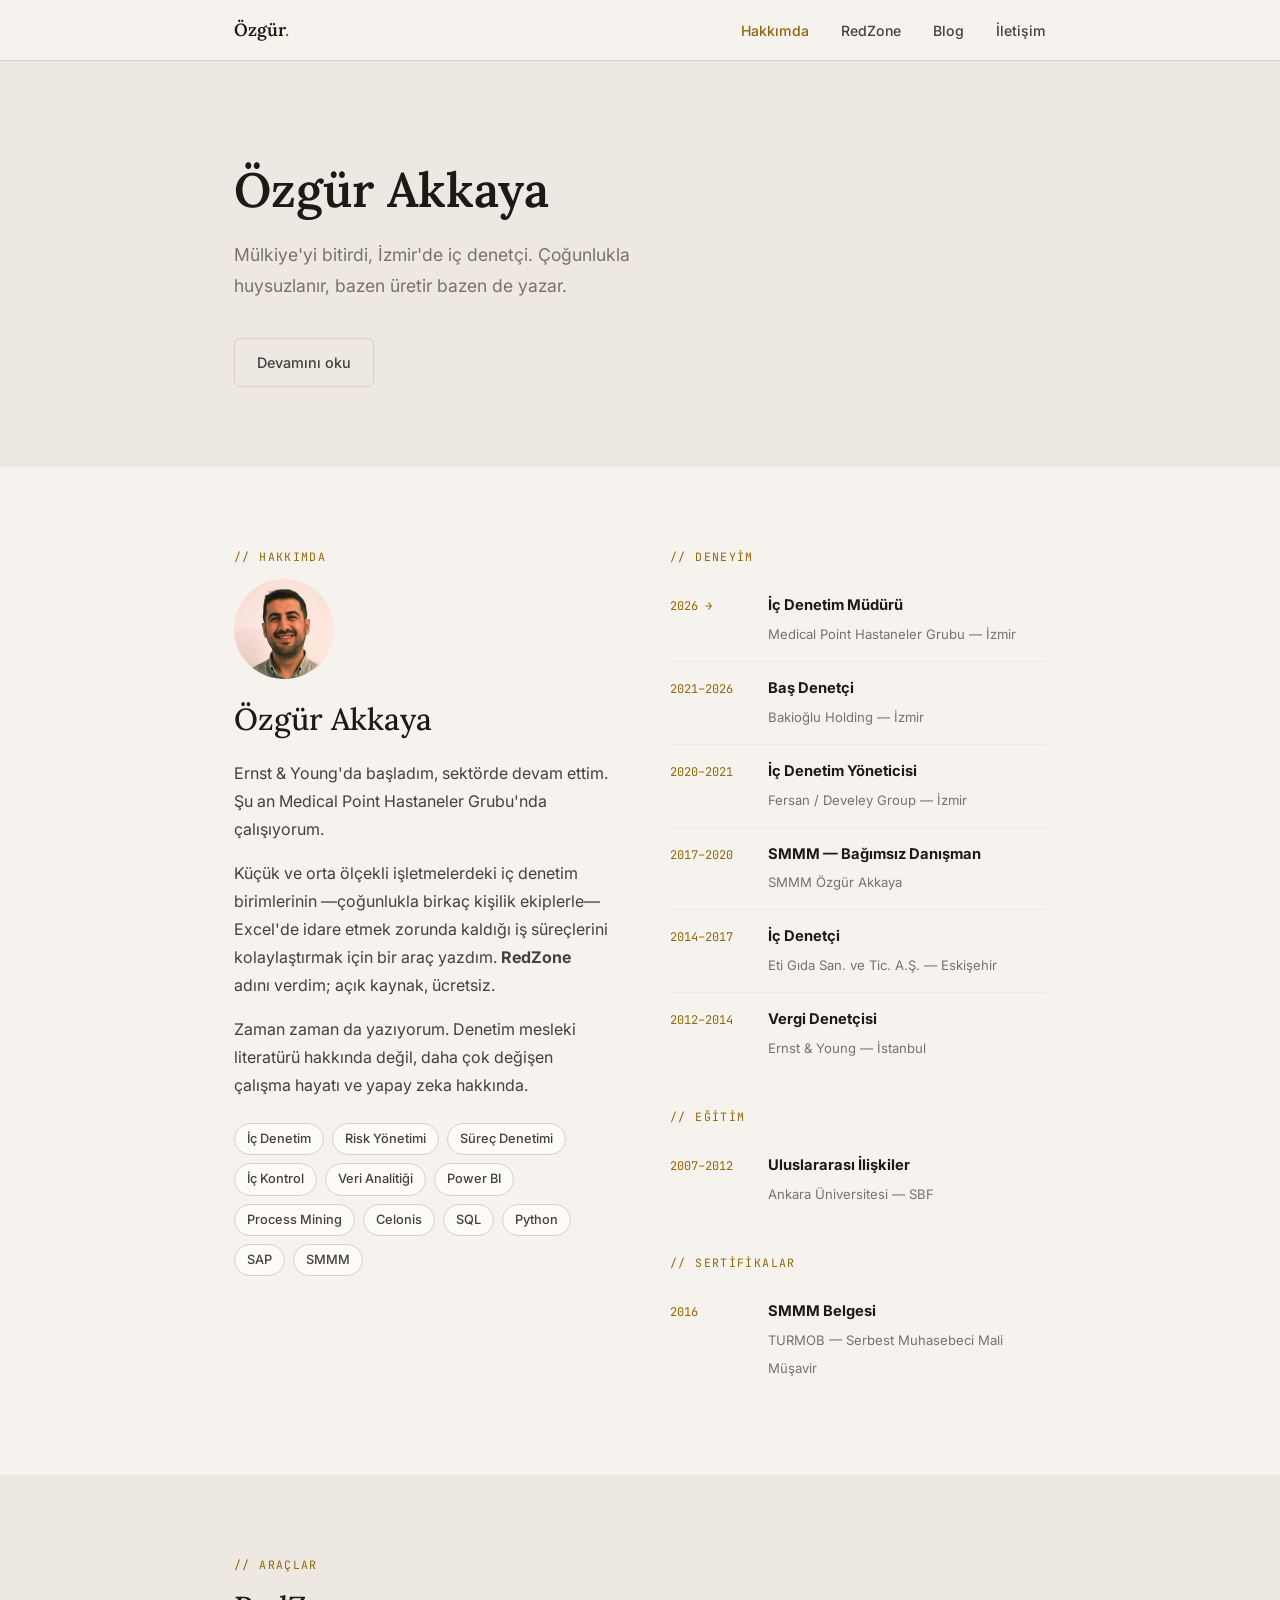
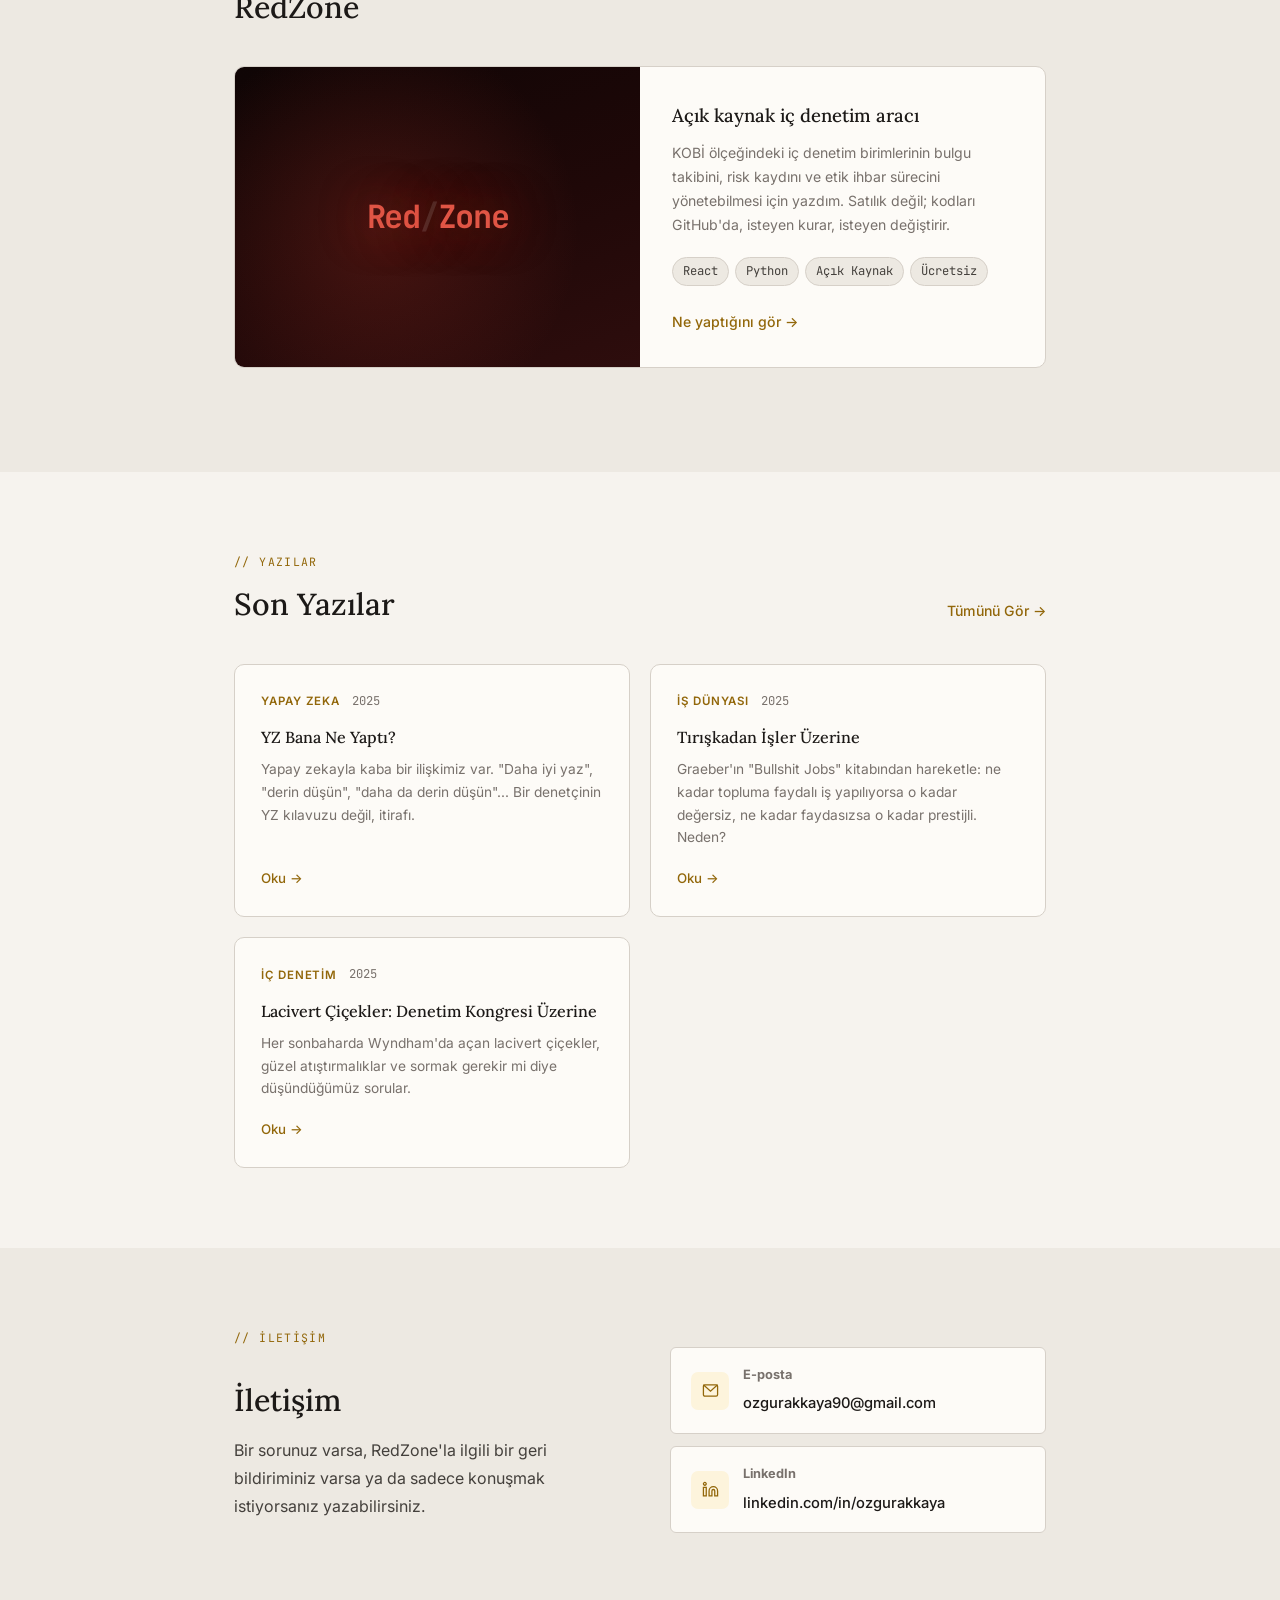
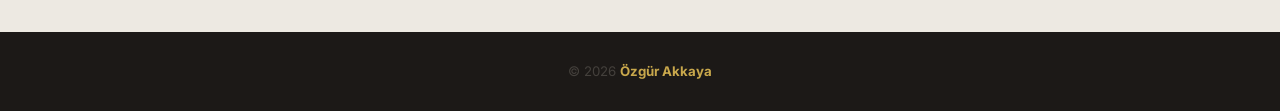
==== index.html @ a3c271a7 "Add files via upload" ====
<!DOCTYPE html>
<html lang="tr">
<head>
  <meta charset="UTF-8" />
  <meta name="viewport" content="width=device-width, initial-scale=1.0" />
  <title>Özgür Akkaya, CPA — İç Denetim & Risk Yönetimi</title>
  <meta name="description" content="Özgür Akkaya, CPA — İç Denetim Müdürü. Risk yönetimi, uyum ve veri analitiği alanında uzman." />
  <link rel="stylesheet" href="css/style.css" />
</head>
<body>

<!-- ===== NAV ===== -->
<nav>
  <div class="nav-inner">
    <a href="index.html" class="nav-logo">Özgür<span>.</span></a>
    <div class="hamburger" id="hamburger" aria-label="Menü">
      <span></span><span></span><span></span>
    </div>
    <ul class="nav-links" id="navLinks">
      <li><a href="#about">Hakkımda</a></li>
      <li><a href="#projects">RedZone</a></li>
      <li><a href="blog.html">Blog</a></li>
      <li><a href="#contact" class="nav-cta">İletişim</a></li>
    </ul>
  </div>
</nav>

<!-- ===== HERO ===== -->
<section class="hero">
  <div class="container">
    <h1>
      Özgür Akkaya
    </h1>

    <p class="hero-sub">
      Mülkiye'yi bitirdi, İzmir'de iç denetçi. Çoğunlukla huysuzlanır, bazen üretir bazen de yazar.
    </p>

    <div class="hero-actions">
      <a href="#about" class="btn btn-outline">
        Devamını oku
      </a>
    </div>
  </div>
</section>

<!-- ===== ABOUT ===== -->
<section id="about">
  <div class="container">
    <div class="about-grid">
      <div class="about-text">
        <p class="section-label">// hakkımda</p>
        <img src="img/avatar.png" alt="Özgür Akkaya" style="width:100px; height:100px; border-radius:50%; object-fit:cover; margin-bottom:20px; display:block;" />
        <h2 style="margin-bottom:20px;">Özgür Akkaya</h2>
        <p>
          Ernst &amp; Young'da başladım, sektörde devam ettim. Şu an
          Medical Point Hastaneler Grubu'nda çalışıyorum.
        </p>
        <p style="margin-top:16px;">
          Küçük ve orta ölçekli işletmelerdeki iç denetim birimlerinin
          —çoğunlukla birkaç kişilik ekiplerle— Excel'de idare etmek zorunda
          kaldığı iş süreçlerini kolaylaştırmak için bir araç yazdım.
          <strong>RedZone</strong> adını verdim; açık kaynak, ücretsiz.
        </p>
        <p style="margin-top:16px;">
          Zaman zaman da yazıyorum. Denetim mesleki literatürü hakkında değil,
          daha çok değişen çalışma hayatı ve yapay zeka hakkında.
        </p>
        <div class="skill-list">
          <span class="skill-tag">İç Denetim</span>
          <span class="skill-tag">Risk Yönetimi</span>
          <span class="skill-tag">Süreç Denetimi</span>
          <span class="skill-tag">İç Kontrol</span>
          <span class="skill-tag">Veri Analitiği</span>
          <span class="skill-tag">Power BI</span>
          <span class="skill-tag">Process Mining</span>
          <span class="skill-tag">Celonis</span>
          <span class="skill-tag">SQL</span>
          <span class="skill-tag">Python</span>
          <span class="skill-tag">SAP</span>
          <span class="skill-tag">SMMM</span>
        </div>
      </div>

      <div class="about-right">
        <p class="section-label">// deneyim</p>
        <div class="timeline">
          <div class="timeline-item">
            <span class="timeline-year">2026 →</span>
            <div class="timeline-content">
              <strong>İç Denetim Müdürü</strong>
              <span>Medical Point Hastaneler Grubu — İzmir</span>
            </div>
          </div>
          <div class="timeline-item">
            <span class="timeline-year">2021–2026</span>
            <div class="timeline-content">
              <strong>Baş Denetçi</strong>
              <span>Bakioğlu Holding — İzmir</span>
            </div>
          </div>
          <div class="timeline-item">
            <span class="timeline-year">2020–2021</span>
            <div class="timeline-content">
              <strong>İç Denetim Yöneticisi</strong>
              <span>Fersan / Develey Group — İzmir</span>
            </div>
          </div>
          <div class="timeline-item">
            <span class="timeline-year">2017–2020</span>
            <div class="timeline-content">
              <strong>SMMM — Bağımsız Danışman</strong>
              <span>SMMM Özgür Akkaya</span>
            </div>
          </div>
          <div class="timeline-item">
            <span class="timeline-year">2014–2017</span>
            <div class="timeline-content">
              <strong>İç Denetçi</strong>
              <span>Eti Gıda San. ve Tic. A.Ş. — Eskişehir</span>
            </div>
          </div>
          <div class="timeline-item">
            <span class="timeline-year">2012–2014</span>
            <div class="timeline-content">
              <strong>Vergi Denetçisi</strong>
              <span>Ernst &amp; Young — İstanbul</span>
            </div>
          </div>
        </div>

        <p class="section-label" style="margin-top:32px;">// eğitim</p>
        <div class="timeline">
          <div class="timeline-item">
            <span class="timeline-year">2007–2012</span>
            <div class="timeline-content">
              <strong>Uluslararası İlişkiler</strong>
              <span>Ankara Üniversitesi — SBF</span>
            </div>
          </div>
        </div>

        <p class="section-label" style="margin-top:32px;">// sertifikalar</p>
        <div class="timeline">
          <div class="timeline-item">
            <span class="timeline-year">2016</span>
            <div class="timeline-content">
              <strong>SMMM Belgesi</strong>
              <span>TURMOB — Serbest Muhasebeci Mali Müşavir</span>
            </div>
          </div>
        </div>
      </div>
    </div>
  </div>
</section>

<!-- ===== PROJECTS ===== -->
<section id="projects">
  <div class="container">
    <div class="section-header">
      <div>
        <p class="section-label">// araçlar</p>
        <h2>RedZone</h2>
      </div>
    </div>

    <div class="project-card featured">
      <div class="project-visual">
        <div class="rz-logo">Red<span>/</span>Zone</div>
      </div>
      <div class="project-info">
        <h3>Açık kaynak iç denetim aracı</h3>
        <p>
          KOBİ ölçeğindeki iç denetim birimlerinin bulgu takibini, risk
          kaydını ve etik ihbar sürecini yönetebilmesi için yazdım.
          Satılık değil; kodları GitHub'da, isteyen kurar, isteyen değiştirir.
        </p>
        <div class="project-tags">
          <span class="tag">React</span>
          <span class="tag">Python</span>
          <span class="tag">Açık Kaynak</span>
          <span class="tag">Ücretsiz</span>
        </div>
        <div class="project-links">
          <a href="redzone.html" class="project-link">Ne yaptığını gör →</a>
        </div>
      </div>
    </div>

  </div>
</section>

<!-- ===== BLOG PREVIEW ===== -->
<section id="blog">
  <div class="container">
    <div class="section-header">
      <div>
        <p class="section-label">// yazılar</p>
        <h2>Son Yazılar</h2>
      </div>
      <a href="blog.html">Tümünü Gör →</a>
    </div>

    <div class="blog-grid">
      <a href="blog.html" class="blog-card">
        <div class="blog-meta">
          <span class="blog-cat">Yapay Zeka</span>
          <span class="blog-date">2025</span>
        </div>
        <h3>YZ Bana Ne Yaptı?</h3>
        <p>Yapay zekayla kaba bir ilişkimiz var. "Daha iyi yaz", "derin düşün", "daha da derin düşün"... Bir denetçinin YZ kılavuzu değil, itirafı.</p>
        <span class="read-more">Oku →</span>
      </a>

      <a href="blog.html" class="blog-card">
        <div class="blog-meta">
          <span class="blog-cat">İş Dünyası</span>
          <span class="blog-date">2025</span>
        </div>
        <h3>Tırışkadan İşler Üzerine</h3>
        <p>Graeber'ın "Bullshit Jobs" kitabından hareketle: ne kadar topluma faydalı iş yapılıyorsa o kadar değersiz, ne kadar faydasızsa o kadar prestijli. Neden?</p>
        <span class="read-more">Oku →</span>
      </a>

      <a href="blog.html" class="blog-card">
        <div class="blog-meta">
          <span class="blog-cat">İç Denetim</span>
          <span class="blog-date">2025</span>
        </div>
        <h3>Lacivert Çiçekler: Denetim Kongresi Üzerine</h3>
        <p>Her sonbaharda Wyndham'da açan lacivert çiçekler, güzel atıştırmalıklar ve sormak gerekir mi diye düşündüğümüz sorular.</p>
        <span class="read-more">Oku →</span>
      </a>
    </div>
  </div>
</section>

<!-- ===== CONTACT ===== -->
<section id="contact">
  <div class="container">
    <div class="contact-wrapper">
      <div class="contact-info">
        <p class="section-label">// iletişim</p>
        <h2 style="margin-bottom:16px;">İletişim</h2>
        <p>
          Bir sorunuz varsa, RedZone'la ilgili bir geri bildiriminiz varsa
          ya da sadece konuşmak istiyorsanız yazabilirsiniz.
        </p>
      </div>

      <div class="contact-links">
        <a href="mailto:ozgurakkaya90@gmail.com" class="contact-item">
          <div class="contact-icon">
            <svg viewBox="0 0 24 24" stroke-width="1.8">
              <rect x="2" y="4" width="20" height="16" rx="2"/>
              <polyline points="2,4 12,13 22,4"/>
            </svg>
          </div>
          <div class="contact-item-text">
            <strong>E-posta</strong>
            <span>ozgurakkaya90@gmail.com</span>
          </div>
        </a>

        <a href="https://www.linkedin.com/in/ozgurakkaya/" target="_blank" rel="noopener" class="contact-item">
          <div class="contact-icon">
            <svg viewBox="0 0 24 24" stroke-width="1.8">
              <path d="M16 8a6 6 0 0 1 6 6v7h-4v-7a2 2 0 0 0-2-2 2 2 0 0 0-2 2v7h-4v-7a6 6 0 0 1 6-6z"/>
              <rect x="2" y="9" width="4" height="12"/>
              <circle cx="4" cy="4" r="2"/>
            </svg>
          </div>
          <div class="contact-item-text">
            <strong>LinkedIn</strong>
            <span>linkedin.com/in/ozgurakkaya</span>
          </div>
        </a>
      </div>
    </div>
  </div>
</section>

<!-- ===== FOOTER ===== -->
<footer>
  <div class="container">
    <p>© 2026 <strong>Özgür Akkaya</strong></p>
  </div>
</footer>

<script src="js/main.js"></script>
</body>
</html>
---- css/style.css ----
/* ============================================
   ÖZGÜR AKKAYA — Personal Website
   Palet: Sıcak krem + koyu mürekkep + amber
   ============================================ */

@import url('https://fonts.googleapis.com/css2?family=Lora:ital,wght@0,400;0,500;0,600;1,400&family=Inter:wght@300;400;500;600&family=JetBrains+Mono:wght@400;500&display=swap');

/* === RESET & BASE === */
*, *::before, *::after { box-sizing: border-box; margin: 0; padding: 0; }

:root {
  /* Ana palet */
  --ink:         #1C1917;        /* koyu mürekkep — ana metin */
  --ink-mid:     #44403C;        /* orta mürekkep — ikincil metin */
  --ink-light:   #78716C;        /* açık mürekkep — yardımcı metin */

  --amber:       #92670A;        /* amber — vurgu */
  --amber-dark:  #6D4C07;        /* koyu amber — hover */
  --amber-light: #FDF4DC;        /* çok açık amber — arka plan vurgu */

  --cream:       #F6F3EE;        /* ana arka plan */
  --cream-dark:  #EDE9E2;        /* bölüm arası */
  --parchment:   #FDFBF7;        /* kart / nav arka planı */

  --border:      #D6D0C8;        /* kenarlıklar */
  --white:       #FFFFFF;

  /* Tipografi */
  --font:        'Inter', system-ui, sans-serif;
  --serif:       'Lora', Georgia, serif;
  --mono:        'JetBrains Mono', monospace;

  --radius:      6px;
  --shadow:      0 2px 16px rgba(28,25,23,0.06);
  --shadow-md:   0 6px 32px rgba(28,25,23,0.10);
  --transition:  0.22s ease;
}

html { scroll-behavior: smooth; font-size: 16px; }

body {
  font-family: var(--font);
  color: var(--ink);
  background: var(--cream);
  line-height: 1.75;
  -webkit-font-smoothing: antialiased;
}

a { color: inherit; text-decoration: none; }
img { max-width: 100%; display: block; }
ul { list-style: none; }

/* === TYPOGRAPHY === */
h1 { font-family: var(--serif); font-size: clamp(2rem, 5vw, 3rem); font-weight: 600; line-height: 1.2; }
h2 { font-family: var(--serif); font-size: clamp(1.35rem, 3vw, 1.9rem); font-weight: 500; line-height: 1.3; }
h3 { font-size: 1.05rem; font-weight: 600; }
p  { color: var(--ink-mid); }

.mono { font-family: var(--mono); font-size: 0.85em; }

/* === LAYOUT === */
.container {
  max-width: 860px;
  margin: 0 auto;
  padding: 0 24px;
}

section { padding: 80px 0; }
section:nth-child(even) { background: var(--cream-dark); }

/* === NAV === */
nav {
  position: sticky;
  top: 0;
  z-index: 100;
  background: rgba(246,243,238,0.94);
  backdrop-filter: blur(12px);
  border-bottom: 1px solid var(--border);
}

.nav-inner {
  display: flex;
  align-items: center;
  justify-content: space-between;
  height: 60px;
  max-width: 860px;
  margin: 0 auto;
  padding: 0 24px;
}

.nav-logo {
  font-family: var(--serif);
  font-weight: 600;
  font-size: 1.1rem;
  color: var(--ink);
}

.nav-logo span { color: var(--amber); }

.nav-links {
  display: flex;
  gap: 32px;
  align-items: center;
}

.nav-links a {
  font-size: 0.88rem;
  font-weight: 500;
  color: var(--ink-mid);
  transition: color var(--transition);
}

.nav-links a:hover,
.nav-links a.active { color: var(--amber); }

/* === HERO === */
.hero {
  padding: 100px 0 80px;
  background: var(--cream);
}

.hero h1 { margin-bottom: 20px; color: var(--ink); }

.hero-sub {
  font-size: 1.1rem;
  color: var(--ink-light);
  max-width: 480px;
  margin-bottom: 36px;
  line-height: 1.8;
}

.hero-actions { display: flex; gap: 14px; flex-wrap: wrap; }

.btn {
  display: inline-flex;
  align-items: center;
  gap: 8px;
  padding: 11px 22px;
  border-radius: var(--radius);
  font-size: 0.9rem;
  font-weight: 500;
  transition: all var(--transition);
  cursor: pointer;
  border: none;
}

.btn-primary {
  background: var(--amber);
  color: var(--parchment);
}
.btn-primary:hover { background: var(--amber-dark); transform: translateY(-1px); }

.btn-outline {
  background: transparent;
  color: var(--ink-mid);
  border: 1.5px solid var(--border);
}
.btn-outline:hover { border-color: var(--amber); color: var(--amber); transform: translateY(-1px); }

/* === ABOUT === */
.about-grid {
  display: grid;
  grid-template-columns: 1fr 1fr;
  gap: 60px;
  align-items: start;
}

.section-label {
  font-family: var(--mono);
  font-size: 0.72rem;
  color: var(--amber);
  letter-spacing: 0.12em;
  text-transform: uppercase;
  margin-bottom: 12px;
}

.about-text p + p { margin-top: 16px; }

.skill-list {
  display: flex;
  flex-wrap: wrap;
  gap: 8px;
  margin-top: 24px;
}

.skill-tag {
  background: var(--parchment);
  border: 1px solid var(--border);
  color: var(--ink-mid);
  font-size: 0.8rem;
  font-weight: 500;
  padding: 4px 12px;
  border-radius: 100px;
  transition: all var(--transition);
}

.skill-tag:hover { border-color: var(--amber); color: var(--amber); }

.timeline { margin-top: 8px; }

.timeline-item {
  display: flex;
  gap: 16px;
  padding: 14px 0;
  border-bottom: 1px solid var(--cream-dark);
}

.timeline-item:last-child { border-bottom: none; }

.timeline-year {
  font-family: var(--mono);
  font-size: 0.75rem;
  color: var(--amber);
  min-width: 82px;
  padding-top: 3px;
}

.timeline-content strong { display: block; font-size: 0.92rem; color: var(--ink); }
.timeline-content span   { font-size: 0.82rem; color: var(--ink-light); }

/* === PROJECTS === */
.section-header {
  display: flex;
  justify-content: space-between;
  align-items: flex-end;
  margin-bottom: 40px;
}

.section-header a {
  font-size: 0.88rem;
  color: var(--amber);
  font-weight: 500;
  display: flex;
  align-items: center;
  gap: 4px;
}

.project-card {
  background: var(--parchment);
  border: 1px solid var(--border);
  border-radius: 10px;
  overflow: hidden;
  transition: all var(--transition);
}

.project-card:hover {
  border-color: var(--amber);
  box-shadow: var(--shadow-md);
  transform: translateY(-2px);
}

/* Featured card */
.project-card.featured {
  display: grid;
  grid-template-columns: 1fr 1fr;
  margin-bottom: 24px;
}

.project-card.featured .project-visual {
  background: linear-gradient(160deg, #0f0505 0%, #1f0808 55%, #2e0d0d 100%);
  min-height: 260px;
  display: flex;
  align-items: center;
  justify-content: center;
  padding: 32px;
  position: relative;
  overflow: hidden;
}

.project-card.featured .project-visual::before {
  content: '';
  position: absolute;
  inset: 0;
  background: radial-gradient(circle at 35% 55%, rgba(192,57,43,0.25), transparent 65%);
}

.rz-logo {
  font-family: var(--mono);
  font-size: 2rem;
  font-weight: 700;
  color: #E05545;
  letter-spacing: -0.04em;
  z-index: 1;
  text-shadow: 0 0 48px rgba(192,57,43,0.5);
}

.rz-logo span { color: rgba(255,255,255,0.12); }

.project-info { padding: 32px; }

.project-info h3 { font-size: 1.15rem; margin-bottom: 10px; font-family: var(--serif); font-weight: 500; }
.project-info p  { font-size: 0.88rem; color: var(--ink-light); margin-bottom: 20px; line-height: 1.7; }

.project-tags {
  display: flex;
  flex-wrap: wrap;
  gap: 6px;
  margin-bottom: 24px;
}

.tag {
  background: var(--cream-dark);
  color: var(--ink-mid);
  font-size: 0.76rem;
  padding: 3px 10px;
  border-radius: 100px;
  font-family: var(--mono);
  border: 1px solid var(--border);
}

.project-links { display: flex; gap: 12px; }

.project-link {
  font-size: 0.88rem;
  font-weight: 500;
  color: var(--amber);
  display: flex;
  align-items: center;
  gap: 6px;
  transition: gap var(--transition);
}

.project-link:hover { gap: 10px; }

/* === BLOG === */
.blog-grid {
  display: grid;
  grid-template-columns: repeat(auto-fill, minmax(260px, 1fr));
  gap: 20px;
}

.blog-card {
  background: var(--parchment);
  border: 1px solid var(--border);
  border-radius: 10px;
  padding: 26px;
  transition: all var(--transition);
  display: flex;
  flex-direction: column;
}

.blog-card:hover {
  border-color: var(--amber);
  transform: translateY(-2px);
  box-shadow: var(--shadow);
}

.blog-meta {
  display: flex;
  align-items: center;
  gap: 12px;
  margin-bottom: 14px;
}

.blog-cat {
  font-size: 0.72rem;
  font-weight: 600;
  color: var(--amber);
  text-transform: uppercase;
  letter-spacing: 0.08em;
}

.blog-date {
  font-size: 0.76rem;
  color: var(--ink-light);
  font-family: var(--mono);
}

.blog-card h3 { margin-bottom: 10px; font-size: 1rem; font-family: var(--serif); font-weight: 500; line-height: 1.4; }
.blog-card p  { font-size: 0.86rem; color: var(--ink-light); flex: 1; margin-bottom: 18px; line-height: 1.65; }

.blog-card .read-more {
  font-size: 0.83rem;
  font-weight: 500;
  color: var(--amber);
  display: flex;
  align-items: center;
  gap: 4px;
}

/* === CONTACT === */
.contact-wrapper {
  display: grid;
  grid-template-columns: 1fr 1fr;
  gap: 60px;
  align-items: center;
}

.contact-info p { margin-bottom: 32px; }

.contact-links { display: flex; flex-direction: column; gap: 12px; }

.contact-item {
  display: flex;
  align-items: center;
  gap: 14px;
  padding: 16px 20px;
  border: 1px solid var(--border);
  border-radius: var(--radius);
  background: var(--parchment);
  transition: all var(--transition);
}

.contact-item:hover {
  border-color: var(--amber);
  background: var(--amber-light);
}

.contact-icon {
  width: 38px; height: 38px;
  background: var(--amber-light);
  border-radius: 7px;
  display: flex;
  align-items: center;
  justify-content: center;
  flex-shrink: 0;
}

.contact-icon svg { width: 17px; height: 17px; stroke: var(--amber); fill: none; }

.contact-item-text strong { display: block; font-size: 0.8rem; color: var(--ink-light); margin-bottom: 2px; }
.contact-item-text span   { font-size: 0.92rem; font-weight: 500; color: var(--ink); }

/* === FOOTER === */
footer {
  background: var(--ink);
  color: var(--ink-light);
  padding: 28px 0;
  text-align: center;
  font-size: 0.83rem;
}

footer strong { color: #C9A84C; }

/* === BLOG PAGE === */
.blog-hero {
  background: var(--cream-dark);
  padding: 60px 0 40px;
  border-bottom: 1px solid var(--border);
}

.blog-list { padding: 60px 0; background: var(--cream); }

.blog-post-item {
  display: grid;
  grid-template-columns: 100px 1fr;
  gap: 24px;
  padding: 28px 0;
  border-bottom: 1px solid var(--border);
  transition: all var(--transition);
}

.blog-post-item:hover h3 { color: var(--amber); }

.blog-post-date {
  font-family: var(--mono);
  font-size: 0.76rem;
  color: var(--ink-light);
  padding-top: 4px;
}

/* === REDZONE PAGE === */
.rz-hero {
  background: linear-gradient(160deg, #0f0505 0%, #1f0808 55%, #2e0d0d 100%);
  padding: 80px 0;
  color: var(--parchment);
}

.rz-hero h1 { font-family: var(--mono); color: var(--parchment); font-weight: 700; letter-spacing: -0.03em; }
.rz-hero h1 span { color: #E05545; }

/* RedZone sayfasına özel kırmızı override'lar */
.rz-page .section-label  { color: #C0392B; }
.rz-page .feature-card:hover { border-color: #C0392B; }
.rz-page .feature-icon   { background: #FDECEA; }
.rz-page .btn-primary    { background: #C0392B; }
.rz-page .btn-primary:hover { background: #96281B; }
.rz-page footer strong   { color: #E05545; }

.feature-grid {
  display: grid;
  grid-template-columns: repeat(auto-fill, minmax(250px, 1fr));
  gap: 18px;
  margin-top: 48px;
}

.feature-card {
  background: var(--parchment);
  border: 1px solid var(--border);
  border-radius: 10px;
  padding: 26px;
  transition: all var(--transition);
}

.feature-card:hover {
  border-color: var(--amber);
  box-shadow: var(--shadow);
}

.feature-icon {
  width: 42px; height: 42px;
  background: var(--amber-light);
  border-radius: 9px;
  display: flex;
  align-items: center;
  justify-content: center;
  margin-bottom: 14px;
  font-size: 1.2rem;
}

.feature-card h3 { margin-bottom: 8px; font-size: 1rem; }
.feature-card p  { font-size: 0.86rem; line-height: 1.65; }

.btn-white {
  background: var(--parchment);
  color: var(--amber);
  padding: 11px 26px;
  border-radius: var(--radius);
  font-weight: 600;
  display: inline-flex;
  align-items: center;
  gap: 8px;
  transition: all var(--transition);
}

.btn-white:hover { transform: translateY(-2px); box-shadow: 0 8px 24px rgba(0,0,0,0.15); }

/* === HAMBURGER (mobile) === */
.hamburger {
  display: none;
  flex-direction: column;
  gap: 5px;
  cursor: pointer;
  padding: 4px;
}

.hamburger span {
  display: block;
  width: 22px; height: 2px;
  background: var(--ink);
  border-radius: 2px;
  transition: all var(--transition);
}

/* === GALERİ === */
.gallery-grid {
  display: grid;
  grid-template-columns: repeat(auto-fill, minmax(320px, 1fr));
  gap: 20px;
}

.gallery-item {
  border-radius: 8px;
  overflow: hidden;
  border: 1px solid var(--border);
  background: var(--parchment);
  cursor: pointer;
  transition: transform var(--transition), box-shadow var(--transition);
}

.gallery-item:hover {
  transform: translateY(-3px);
  box-shadow: 0 8px 24px rgba(0,0,0,0.12);
}

.gallery-item img {
  width: 100%;
  height: 200px;
  object-fit: cover;
  object-position: top;
  display: block;
}

.gallery-item span {
  display: block;
  padding: 10px 14px;
  font-size: 0.82rem;
  color: var(--ink-mid);
  font-family: var(--mono);
  letter-spacing: 0.04em;
}

/* Lightbox */
.lightbox-overlay {
  display: none;
  position: fixed;
  inset: 0;
  background: rgba(0,0,0,0.85);
  z-index: 1000;
  align-items: center;
  justify-content: center;
  cursor: zoom-out;
}

.lightbox-overlay.open { display: flex; }

.lightbox-overlay img {
  max-width: 92vw;
  max-height: 88vh;
  border-radius: 6px;
  box-shadow: 0 20px 60px rgba(0,0,0,0.5);
  cursor: default;
}

/* === RESPONSIVE === */
@media (max-width: 720px) {
  section { padding: 60px 0; }

  .hamburger { display: flex; }

  .nav-links {
    display: none;
    position: absolute;
    top: 60px; left: 0; right: 0;
    background: var(--cream);
    flex-direction: column;
    padding: 20px 24px;
    border-bottom: 1px solid var(--border);
    gap: 20px;
  }

  .nav-links.open { display: flex; }

  .about-grid,
  .contact-wrapper { grid-template-columns: 1fr; gap: 40px; }

  .project-card.featured { grid-template-columns: 1fr; }
  .project-card.featured .project-visual { min-height: 160px; }

  .blog-post-item { grid-template-columns: 1fr; gap: 8px; }
}
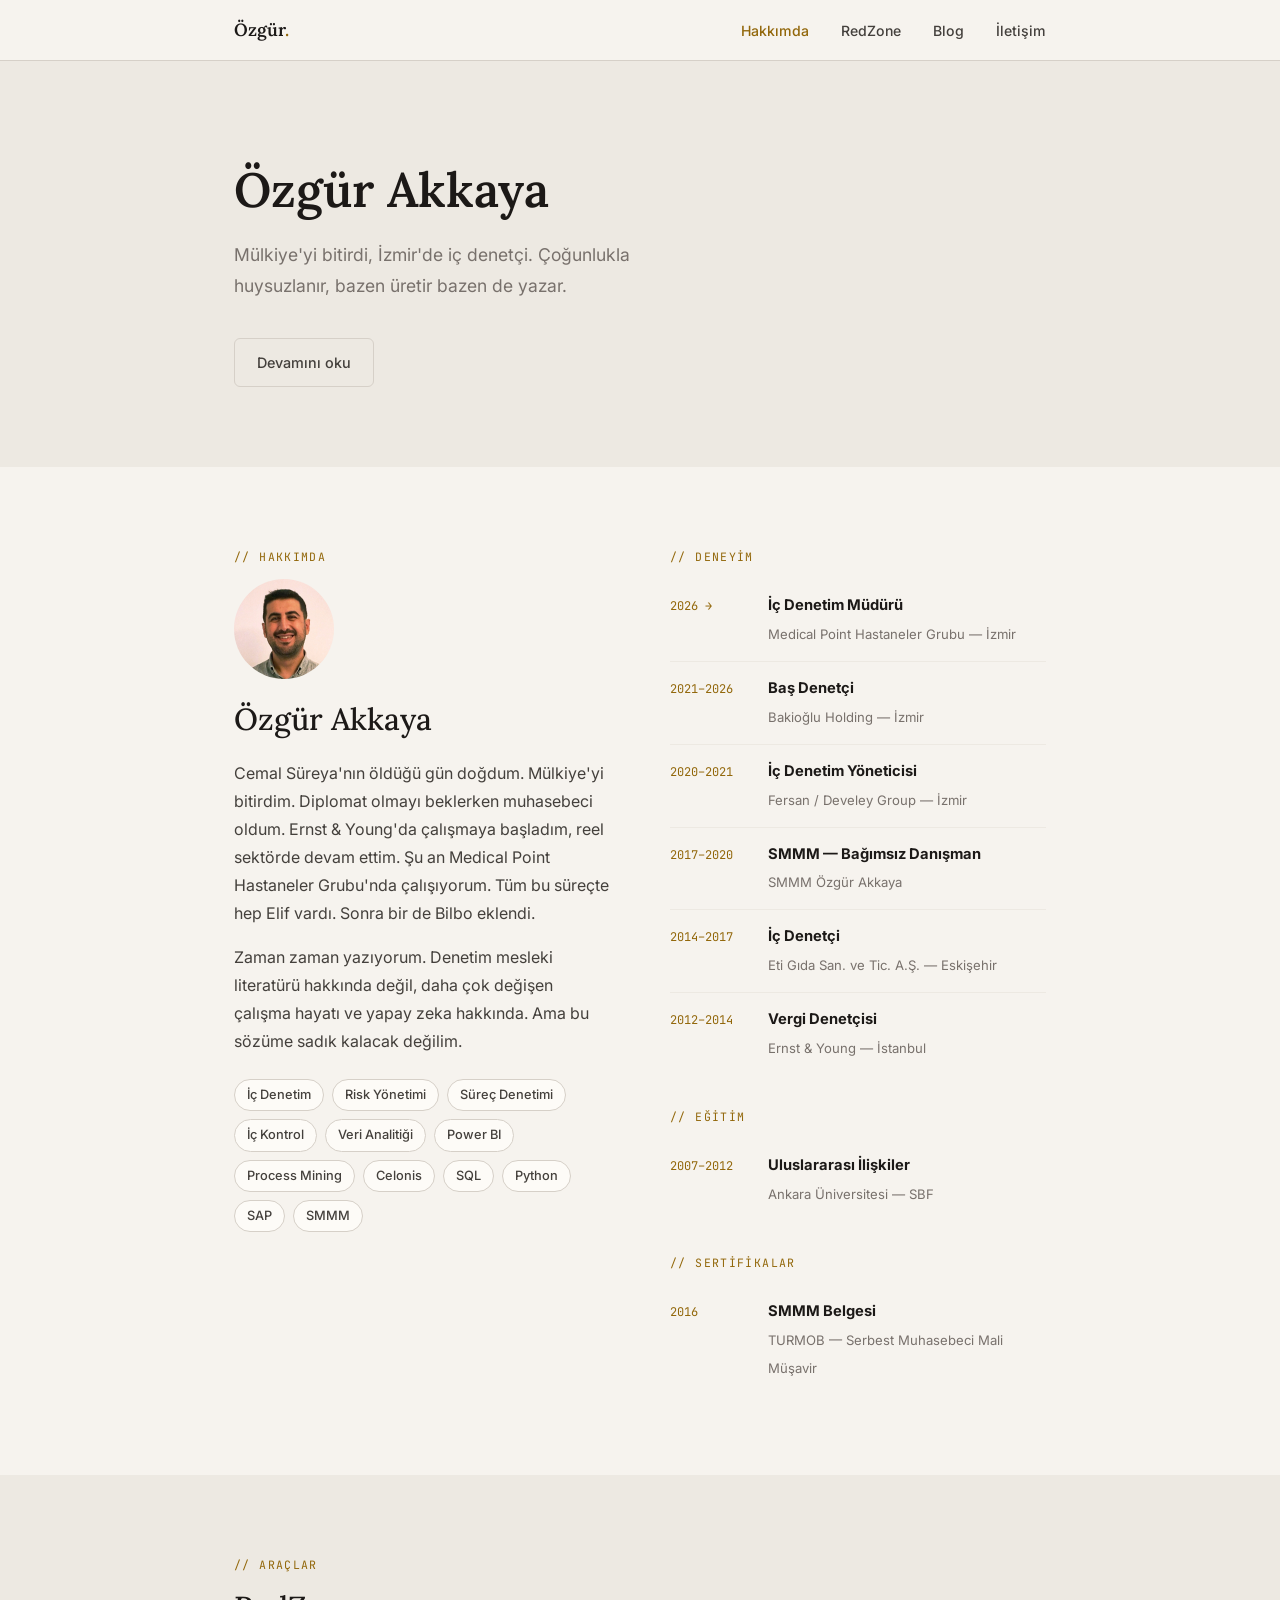
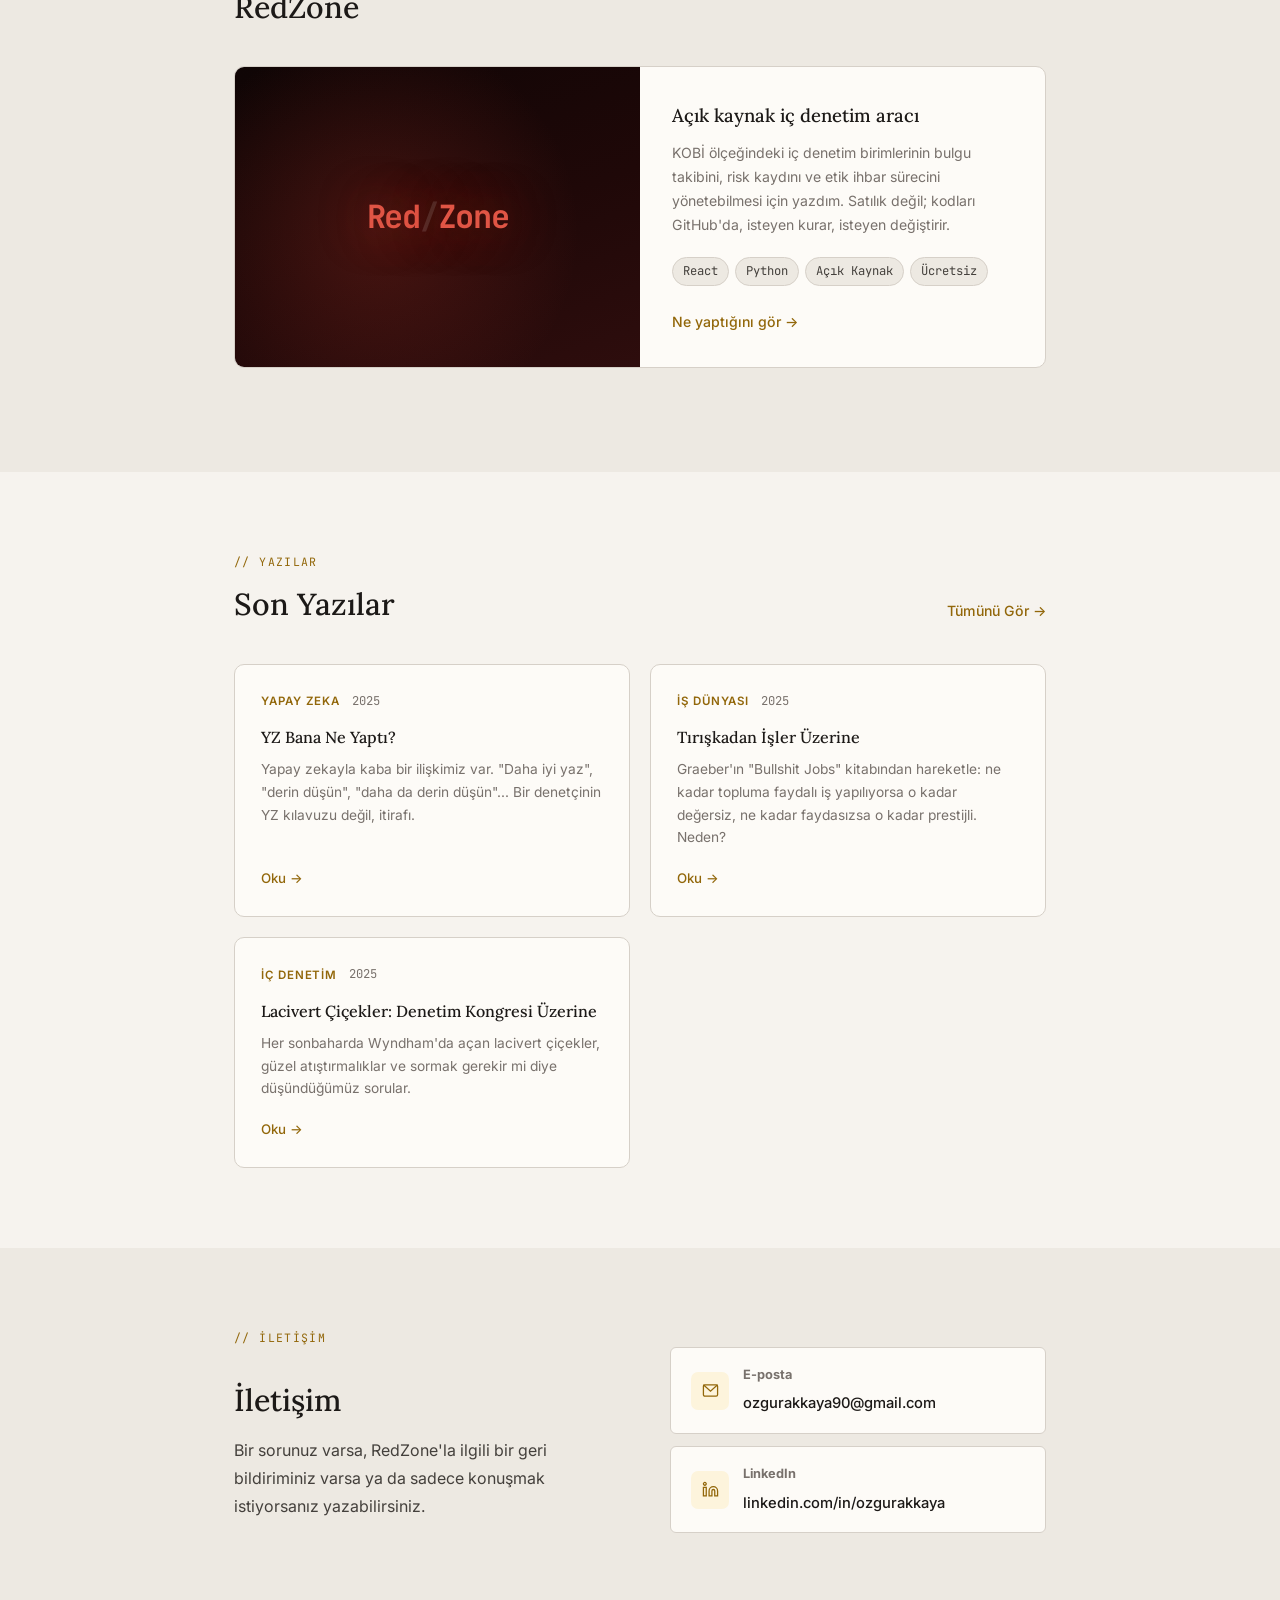
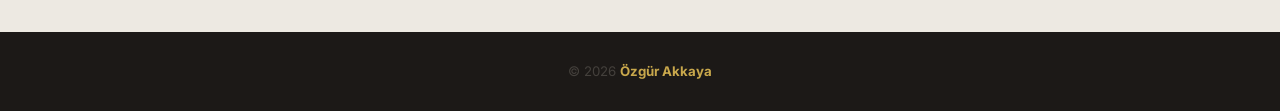
==== commit e4153470: "hakkımda ve redzone yazıları güncellendi" ====
--- a/index.html
+++ b/index.html
@@ -53,18 +53,14 @@
         <img src="img/avatar.png" alt="Özgür Akkaya" style="width:100px; height:100px; border-radius:50%; object-fit:cover; margin-bottom:20px; display:block;" />
         <h2 style="margin-bottom:20px;">Özgür Akkaya</h2>
         <p>
-          Ernst &amp; Young'da başladım, sektörde devam ettim. Şu an
-          Medical Point Hastaneler Grubu'nda çalışıyorum.
+          Cemal Süreya'nın öldüğü gün doğdum. Mülkiye'yi bitirdim. Diplomat olmayı beklerken
+          muhasebeci oldum. Ernst &amp; Young'da çalışmaya başladım, reel sektörde devam ettim.
+          Şu an Medical Point Hastaneler Grubu'nda çalışıyorum. Tüm bu süreçte hep Elif vardı.
+          Sonra bir de Bilbo eklendi.
         </p>
         <p style="margin-top:16px;">
-          Küçük ve orta ölçekli işletmelerdeki iç denetim birimlerinin
-          —çoğunlukla birkaç kişilik ekiplerle— Excel'de idare etmek zorunda
-          kaldığı iş süreçlerini kolaylaştırmak için bir araç yazdım.
-          <strong>RedZone</strong> adını verdim; açık kaynak, ücretsiz.
-        </p>
-        <p style="margin-top:16px;">
-          Zaman zaman da yazıyorum. Denetim mesleki literatürü hakkında değil,
-          daha çok değişen çalışma hayatı ve yapay zeka hakkında.
+          Zaman zaman yazıyorum. Denetim mesleki literatürü hakkında değil, daha çok değişen
+          çalışma hayatı ve yapay zeka hakkında. Ama bu sözüme sadık kalacak değilim.
         </p>
         <div class="skill-list">
           <span class="skill-tag">İç Denetim</span>
--- a/css/style.css
+++ b/css/style.css
@@ -458,6 +458,57 @@
   color: var(--ink-light);
   padding-top: 4px;
 }
+
+/* === BLOG ARTICLE PAGE === */
+.article-hero {
+  background: var(--cream-dark);
+  padding: 64px 0 48px;
+  border-bottom: 1px solid var(--border);
+}
+
+.article-hero .article-back {
+  display: inline-flex;
+  align-items: center;
+  gap: 6px;
+  font-size: 0.82rem;
+  color: var(--ink-light);
+  margin-bottom: 28px;
+  transition: color var(--transition);
+}
+
+.article-hero .article-back:hover { color: var(--amber); }
+
+.article-hero h1 {
+  font-family: var(--serif);
+  font-size: clamp(1.6rem, 4vw, 2.4rem);
+  line-height: 1.25;
+  max-width: 680px;
+  margin-bottom: 16px;
+}
+
+.article-meta {
+  display: flex;
+  align-items: center;
+  gap: 12px;
+  font-size: 0.82rem;
+  color: var(--ink-light);
+}
+
+.article-content {
+  max-width: 680px;
+  margin: 0 auto;
+  padding: 60px 24px 100px;
+}
+
+.article-content p {
+  font-family: var(--serif);
+  font-size: 1.05rem;
+  line-height: 1.85;
+  color: var(--ink-mid);
+  margin-bottom: 1.6em;
+}
+
+.article-content p:first-child { color: var(--ink); }
 
 /* === REDZONE PAGE === */
 .rz-hero {
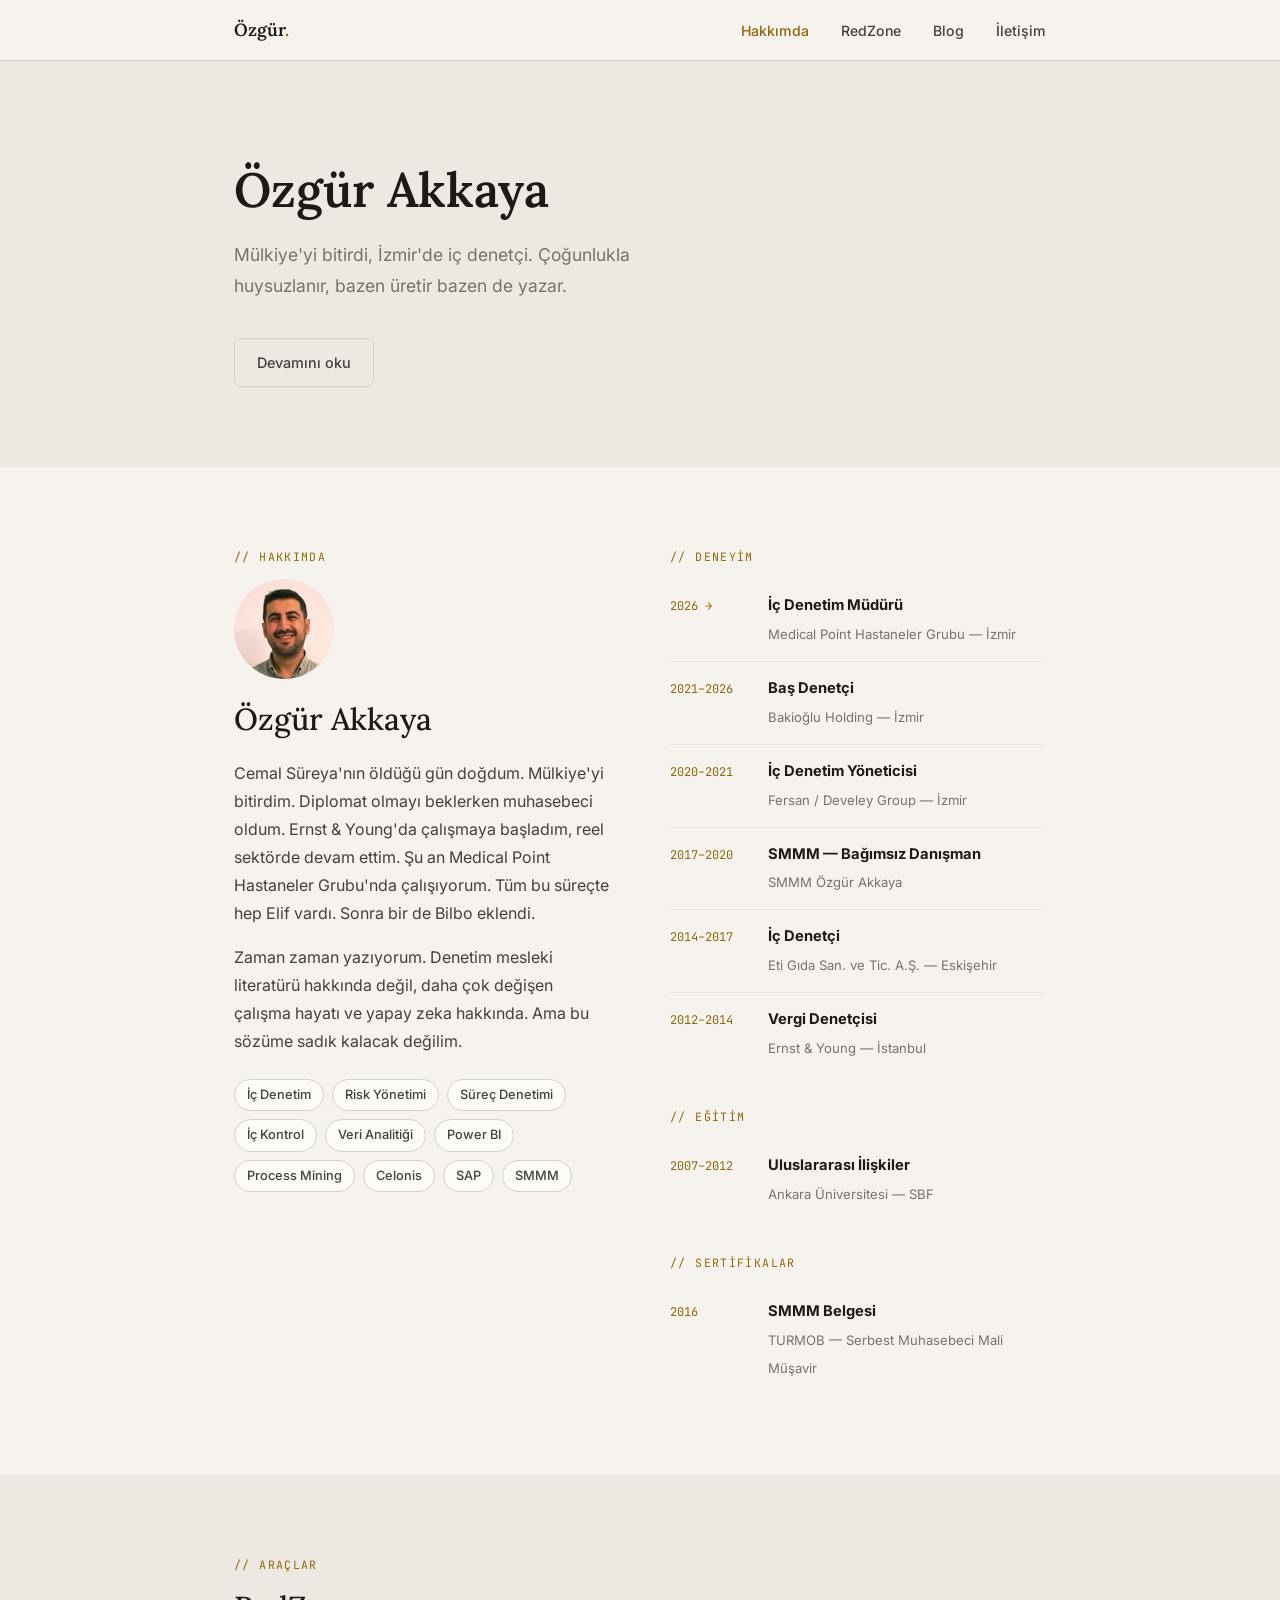
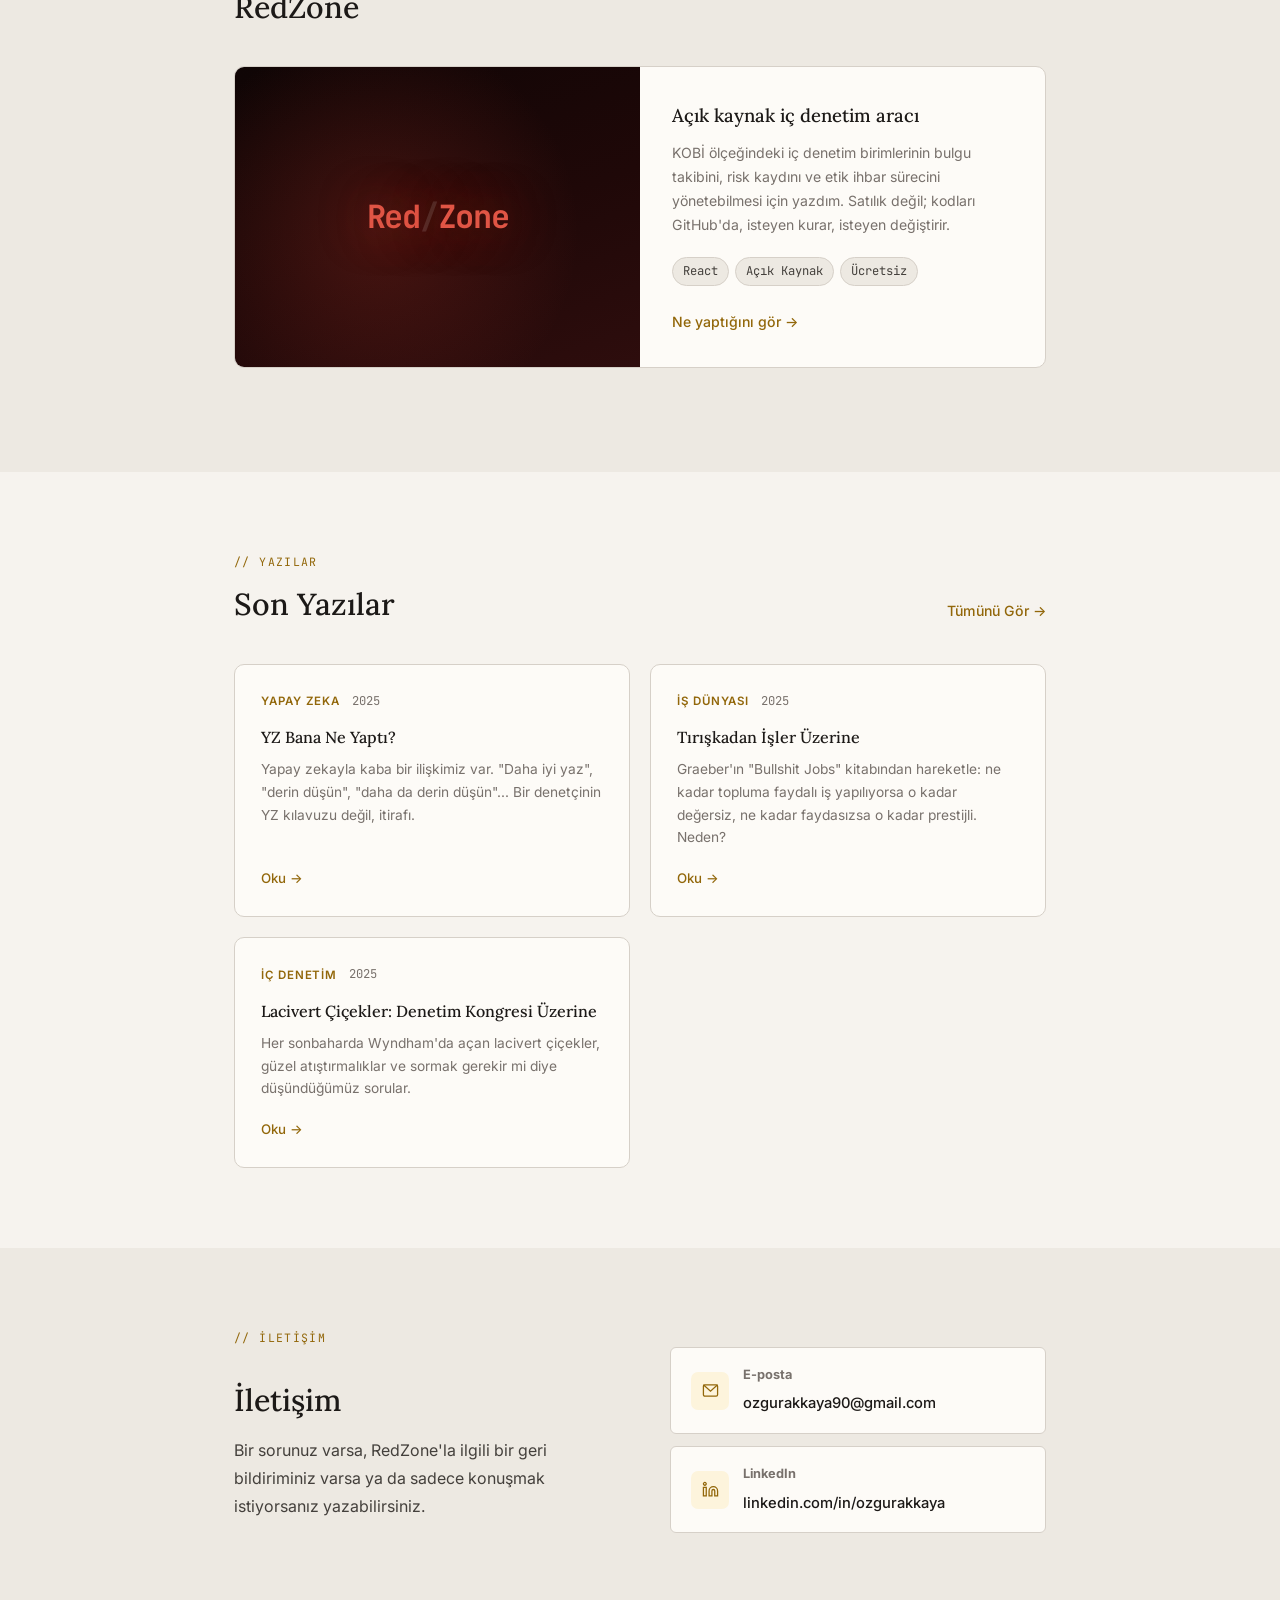
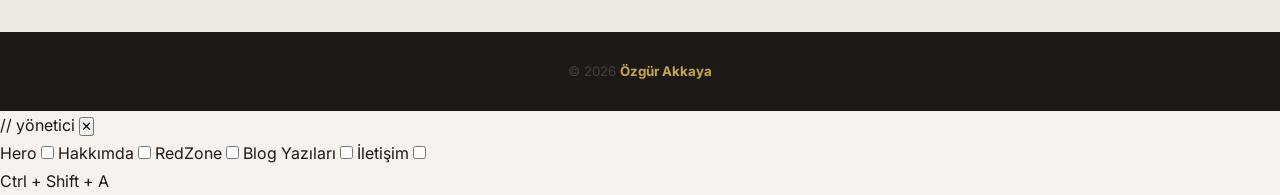
==== commit 00ff7c51: "ui: Python/SQL etiketleri kaldırıldı, yeni ekran görüntüleri eklendi - index.html: Python ve SQL ski" ====
--- a/index.html
+++ b/index.html
@@ -71,8 +71,6 @@
           <span class="skill-tag">Power BI</span>
           <span class="skill-tag">Process Mining</span>
           <span class="skill-tag">Celonis</span>
-          <span class="skill-tag">SQL</span>
-          <span class="skill-tag">Python</span>
           <span class="skill-tag">SAP</span>
           <span class="skill-tag">SMMM</span>
         </div>
@@ -174,7 +172,6 @@
         </p>
         <div class="project-tags">
           <span class="tag">React</span>
-          <span class="tag">Python</span>
           <span class="tag">Açık Kaynak</span>
           <span class="tag">Ücretsiz</span>
         </div>
@@ -284,6 +281,42 @@
   </div>
 </footer>
 
+<!-- ===== ADMIN PANEL ===== -->
+<div class="admin-panel" id="adminPanel">
+  <div class="admin-header">
+    <span class="admin-title">// yönetici</span>
+    <button class="admin-close" id="adminClose">✕</button>
+  </div>
+  <div class="admin-modules">
+    <label class="admin-module">
+      <span>Hero</span>
+      <input type="checkbox" data-module="hero">
+      <span class="toggle-track"><span class="toggle-thumb"></span></span>
+    </label>
+    <label class="admin-module">
+      <span>Hakkımda</span>
+      <input type="checkbox" data-module="about">
+      <span class="toggle-track"><span class="toggle-thumb"></span></span>
+    </label>
+    <label class="admin-module">
+      <span>RedZone</span>
+      <input type="checkbox" data-module="projects">
+      <span class="toggle-track"><span class="toggle-thumb"></span></span>
+    </label>
+    <label class="admin-module">
+      <span>Blog Yazıları</span>
+      <input type="checkbox" data-module="blog">
+      <span class="toggle-track"><span class="toggle-thumb"></span></span>
+    </label>
+    <label class="admin-module">
+      <span>İletişim</span>
+      <input type="checkbox" data-module="contact">
+      <span class="toggle-track"><span class="toggle-thumb"></span></span>
+    </label>
+  </div>
+  <div class="admin-hint">Ctrl + Shift + A</div>
+</div>
+
 <script src="js/main.js"></script>
 </body>
 </html>
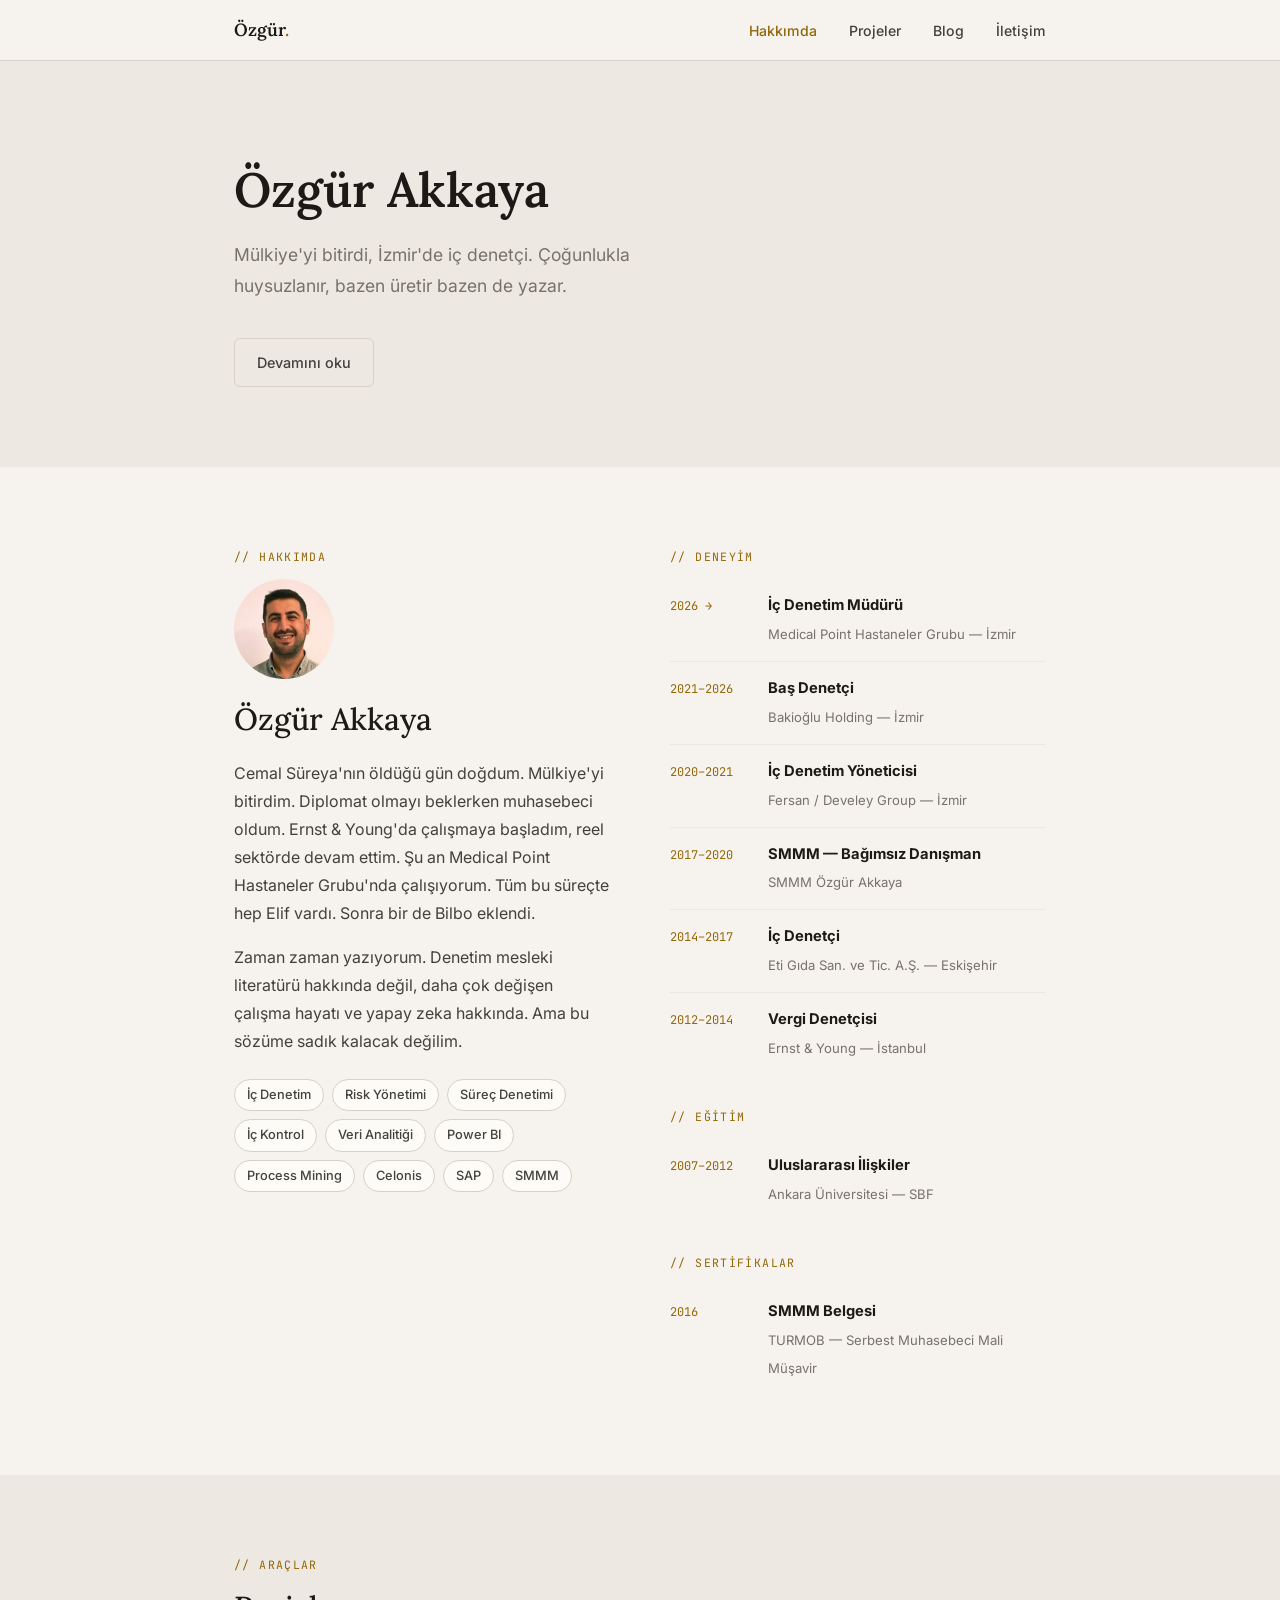
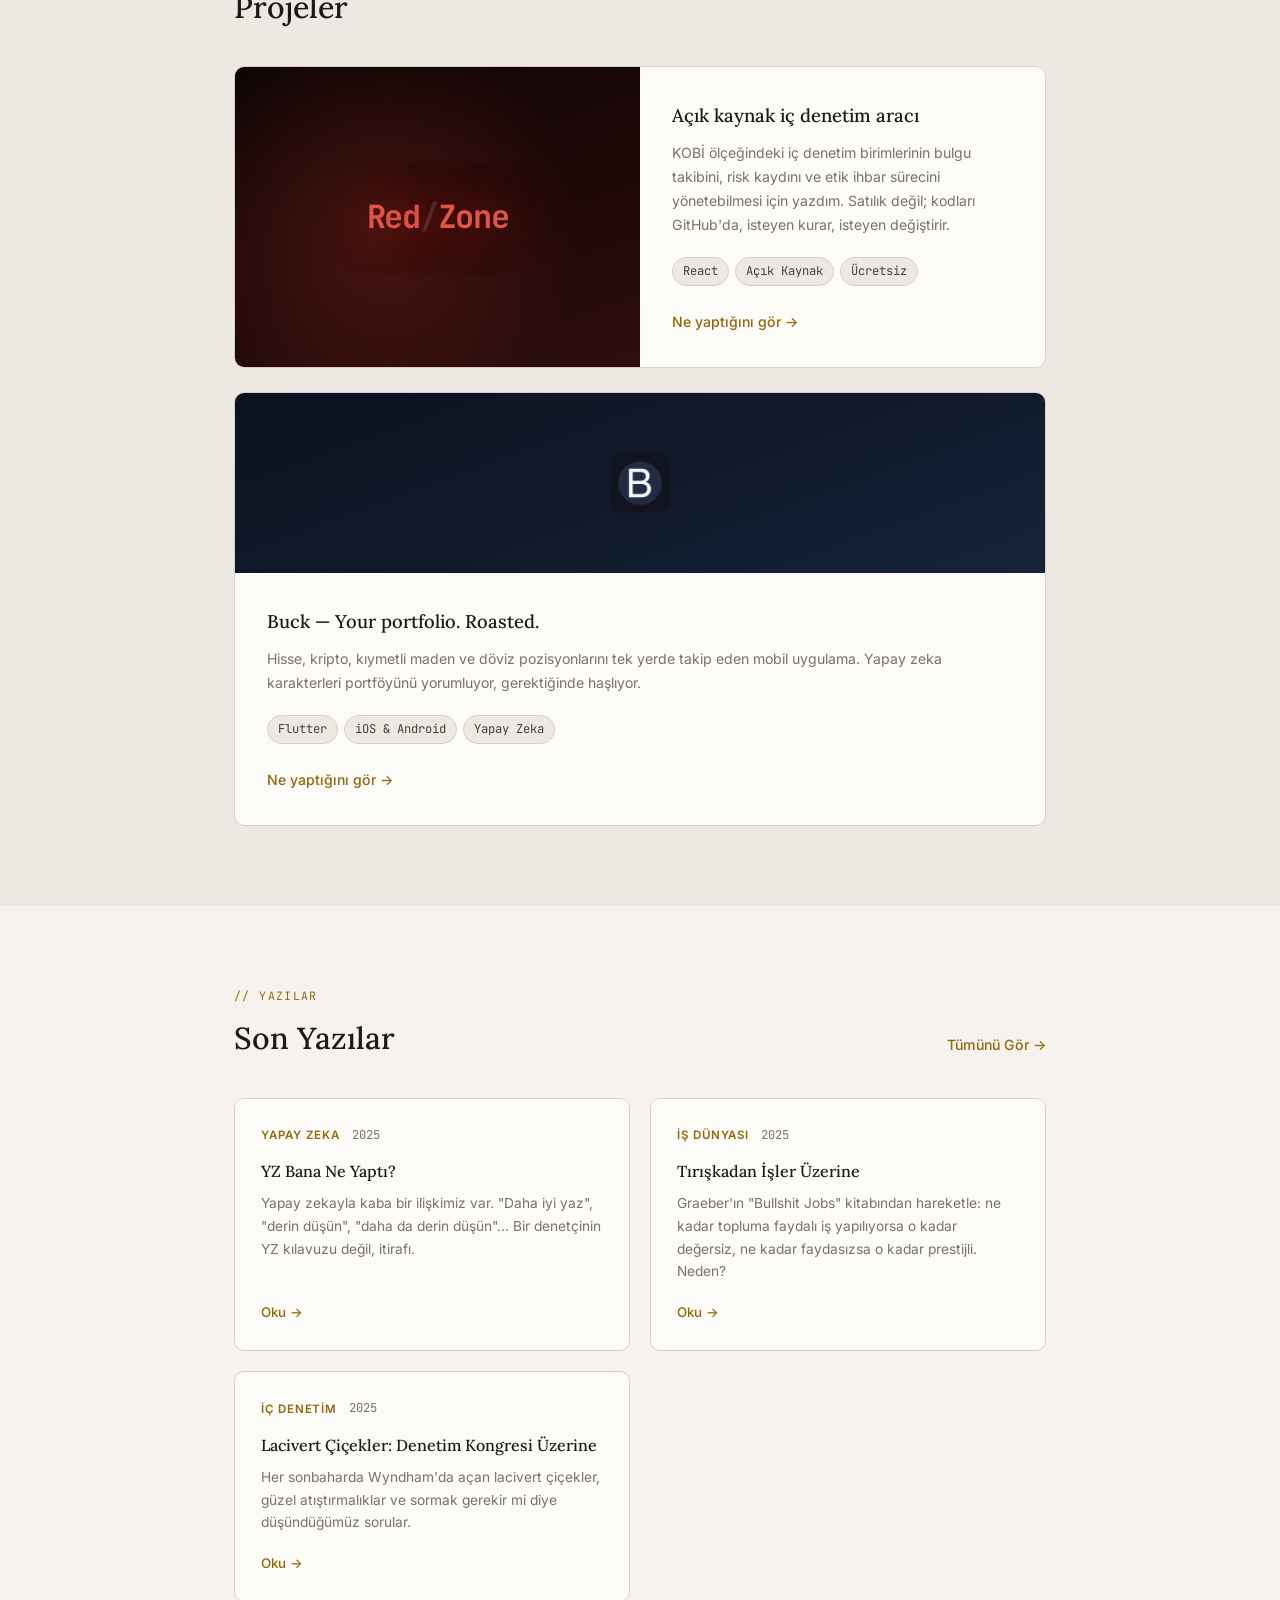
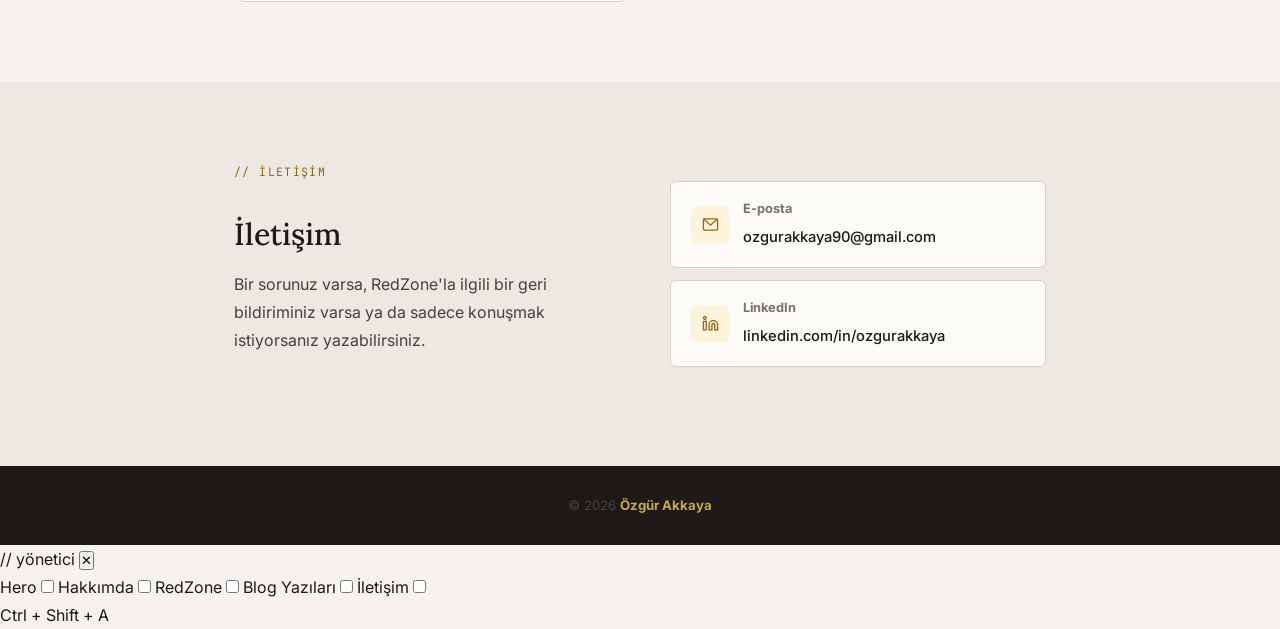
==== commit c0e5a117: "Buck uygulama sayfası ve gizlilik politikası eklendi Portföy takibi, AI karakterleri ve Buck Pro öze" ====
--- a/index.html
+++ b/index.html
@@ -18,7 +18,7 @@
     </div>
     <ul class="nav-links" id="navLinks">
       <li><a href="#about">Hakkımda</a></li>
-      <li><a href="#projects">RedZone</a></li>
+      <li><a href="#projects">Projeler</a></li>
       <li><a href="blog.html">Blog</a></li>
       <li><a href="#contact" class="nav-cta">İletişim</a></li>
     </ul>
@@ -155,7 +155,7 @@
     <div class="section-header">
       <div>
         <p class="section-label">// araçlar</p>
-        <h2>RedZone</h2>
+        <h2>Projeler</h2>
       </div>
     </div>
 
@@ -177,6 +177,28 @@
         </div>
         <div class="project-links">
           <a href="redzone.html" class="project-link">Ne yaptığını gör →</a>
+        </div>
+      </div>
+    </div>
+
+    <div class="project-card" style="margin-top:24px;">
+      <div class="buck-card-visual">
+        <img src="img/buck/icon.png" alt="Buck logosu" />
+      </div>
+      <div class="project-info">
+        <h3>Buck — Your portfolio. Roasted.</h3>
+        <p>
+          Hisse, kripto, kıymetli maden ve döviz pozisyonlarını tek yerde
+          takip eden mobil uygulama. Yapay zeka karakterleri portföyünü
+          yorumluyor, gerektiğinde haşlıyor.
+        </p>
+        <div class="project-tags">
+          <span class="tag">Flutter</span>
+          <span class="tag">iOS &amp; Android</span>
+          <span class="tag">Yapay Zeka</span>
+        </div>
+        <div class="project-links">
+          <a href="buck.html" class="project-link">Ne yaptığını gör →</a>
         </div>
       </div>
     </div>
--- a/css/style.css
+++ b/css/style.css
@@ -575,6 +575,86 @@
 }
 
 .btn-white:hover { transform: translateY(-2px); box-shadow: 0 8px 24px rgba(0,0,0,0.15); }
+
+/* === BUCK PAGE === */
+.buck-hero {
+  background: linear-gradient(160deg, #0b1220 0%, #111a2c 55%, #16233b 100%);
+  padding: 80px 0;
+  color: var(--parchment);
+}
+
+.buck-hero h1 {
+  font-family: var(--mono);
+  color: var(--parchment);
+  font-weight: 700;
+  letter-spacing: -0.03em;
+  display: flex;
+  align-items: center;
+  gap: 14px;
+}
+
+.buck-hero h1 img { width: 48px; height: 48px; border-radius: 12px; }
+.buck-hero h1 span { color: #34D399; }
+
+.buck-page .section-label     { color: #1E8A5F; }
+.buck-page .feature-card:hover { border-color: #1E8A5F; }
+.buck-page .feature-icon      { background: #E4F5EC; }
+.buck-page .btn-primary       { background: #1E8A5F; }
+.buck-page .btn-primary:hover { background: #16673F; }
+.buck-page footer strong      { color: #34D399; }
+
+.persona-grid {
+  display: grid;
+  grid-template-columns: repeat(auto-fill, minmax(180px, 1fr));
+  gap: 16px;
+  margin-top: 40px;
+}
+
+.persona-card {
+  background: var(--parchment);
+  border: 1px solid var(--border);
+  border-radius: 10px;
+  padding: 22px;
+  text-align: center;
+  transition: all var(--transition);
+}
+
+.persona-card:hover { border-color: #1E8A5F; box-shadow: var(--shadow); transform: translateY(-2px); }
+.persona-card .persona-emoji { font-size: 2rem; margin-bottom: 10px; }
+.persona-card h3 { font-size: 0.95rem; margin-bottom: 4px; }
+.persona-card .persona-badge {
+  font-family: var(--mono);
+  font-size: 0.66rem;
+  color: #1E8A5F;
+  margin-bottom: 8px;
+  display: block;
+}
+.persona-card p { font-size: 0.8rem; line-height: 1.5; }
+
+.badge-row { display: flex; gap: 12px; flex-wrap: wrap; align-items: center; }
+
+.store-badge {
+  display: inline-flex;
+  align-items: center;
+  gap: 8px;
+  padding: 10px 18px;
+  border-radius: var(--radius);
+  border: 1.5px solid rgba(255,255,255,0.18);
+  color: rgba(255,255,255,0.55);
+  font-size: 0.85rem;
+  font-family: var(--mono);
+}
+
+.buck-card-visual {
+  background: linear-gradient(160deg, #0b1220 0%, #111a2c 55%, #16233b 100%);
+  min-height: 180px;
+  display: flex;
+  align-items: center;
+  justify-content: center;
+  padding: 24px;
+}
+
+.buck-card-visual img { width: 60px; height: 60px; border-radius: 14px; }
 
 /* === HAMBURGER (mobile) === */
 .hamburger {
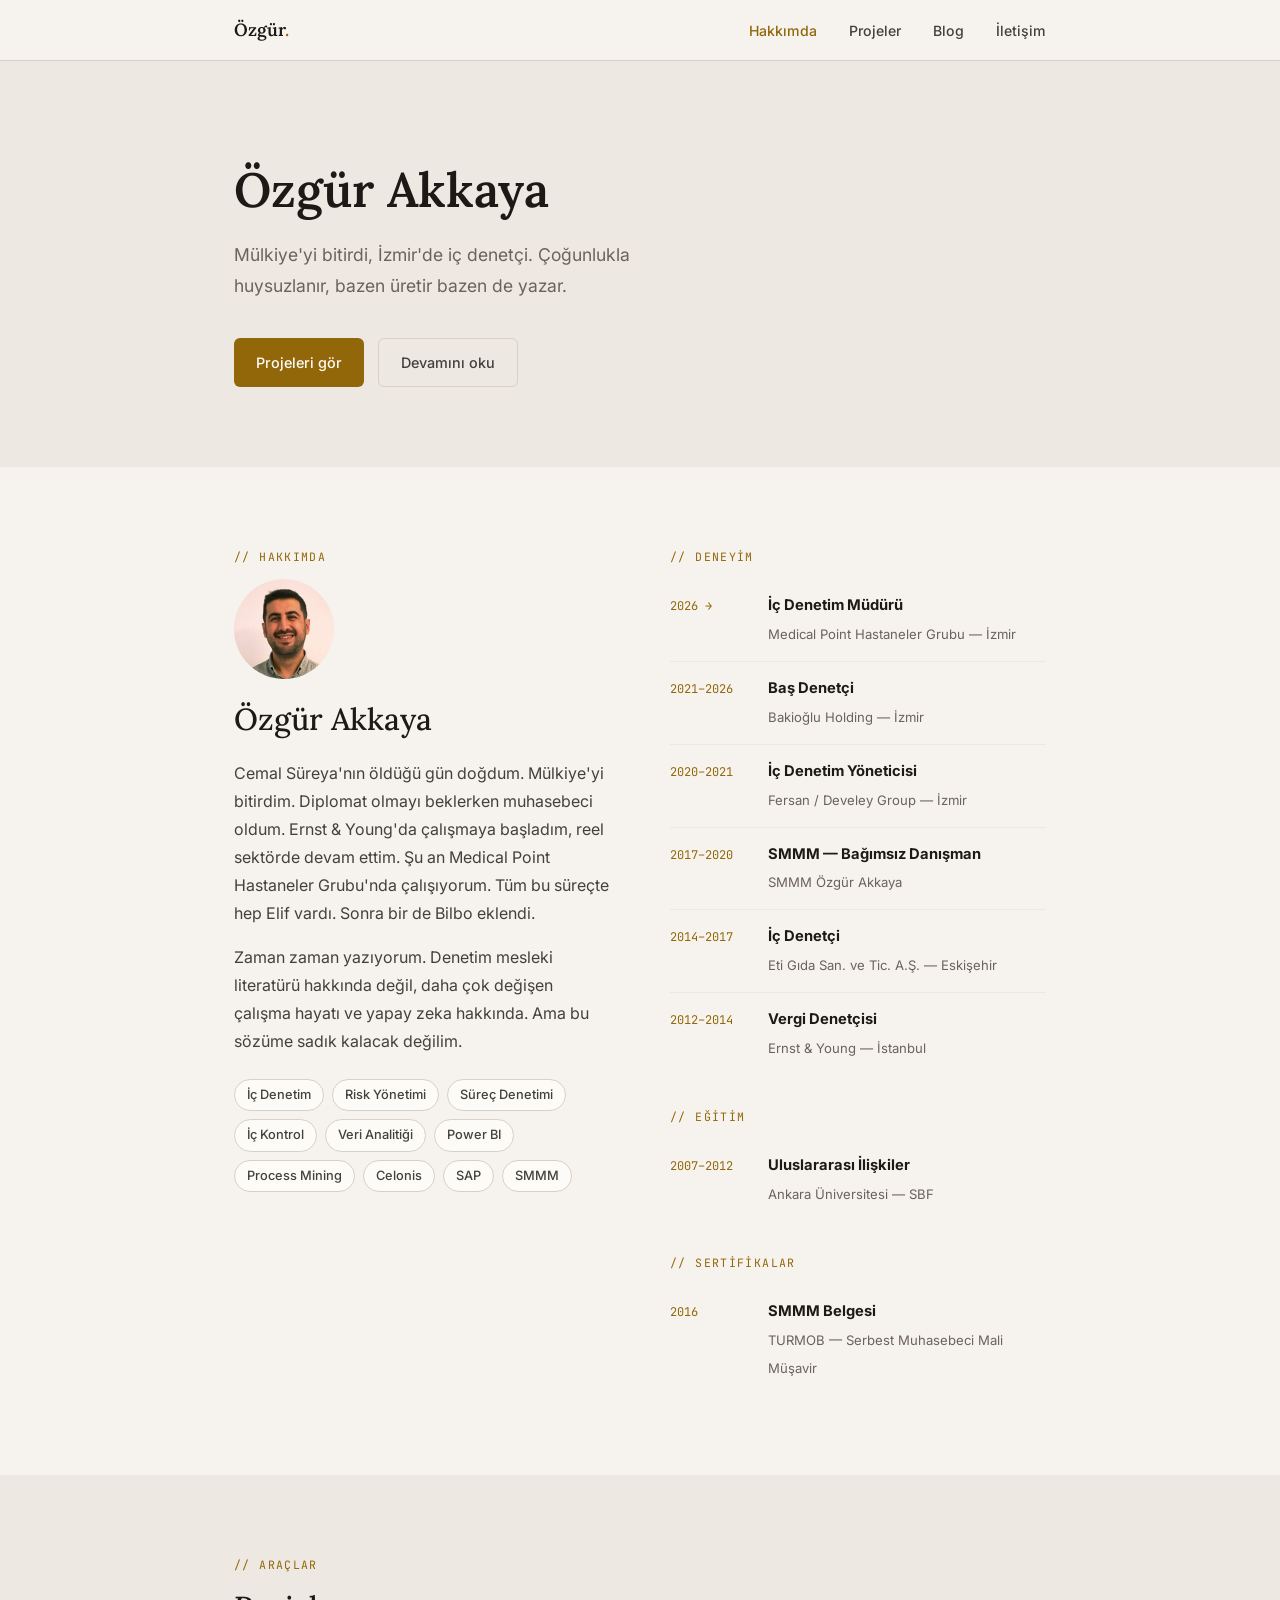
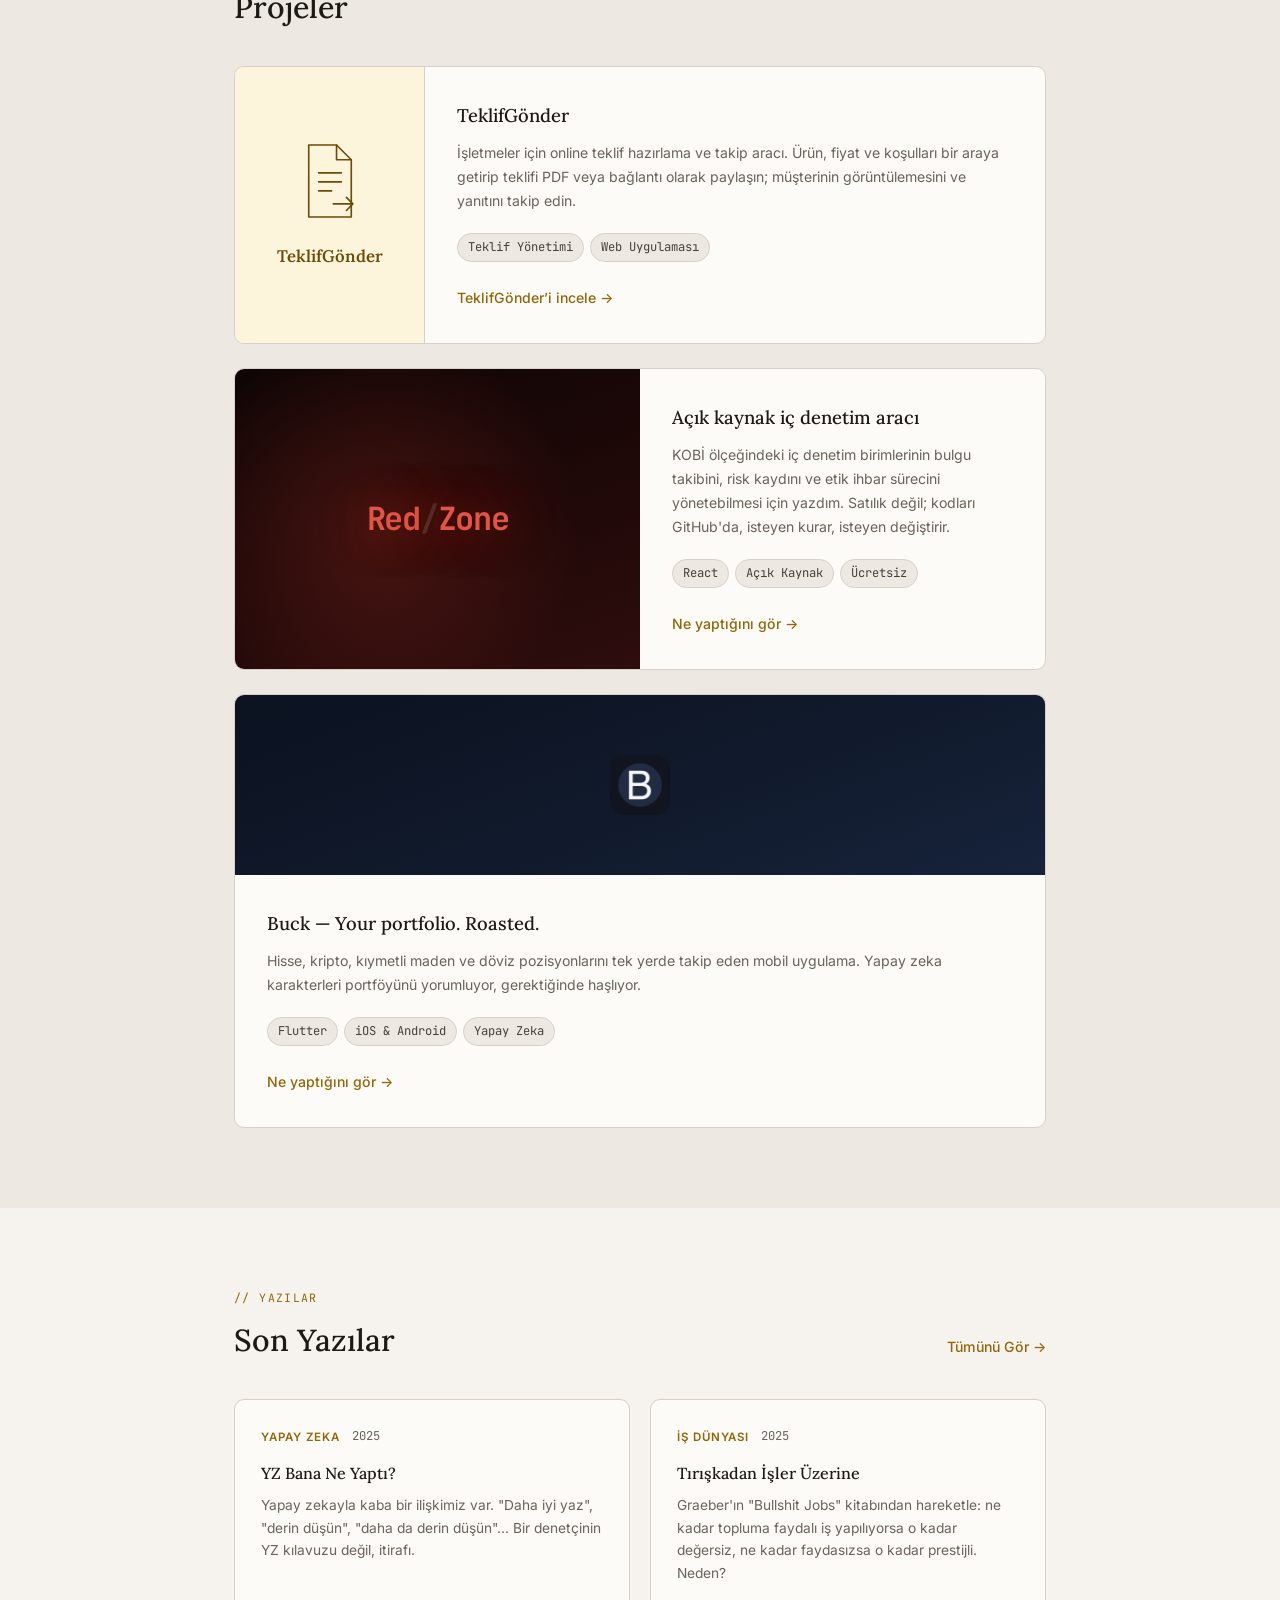
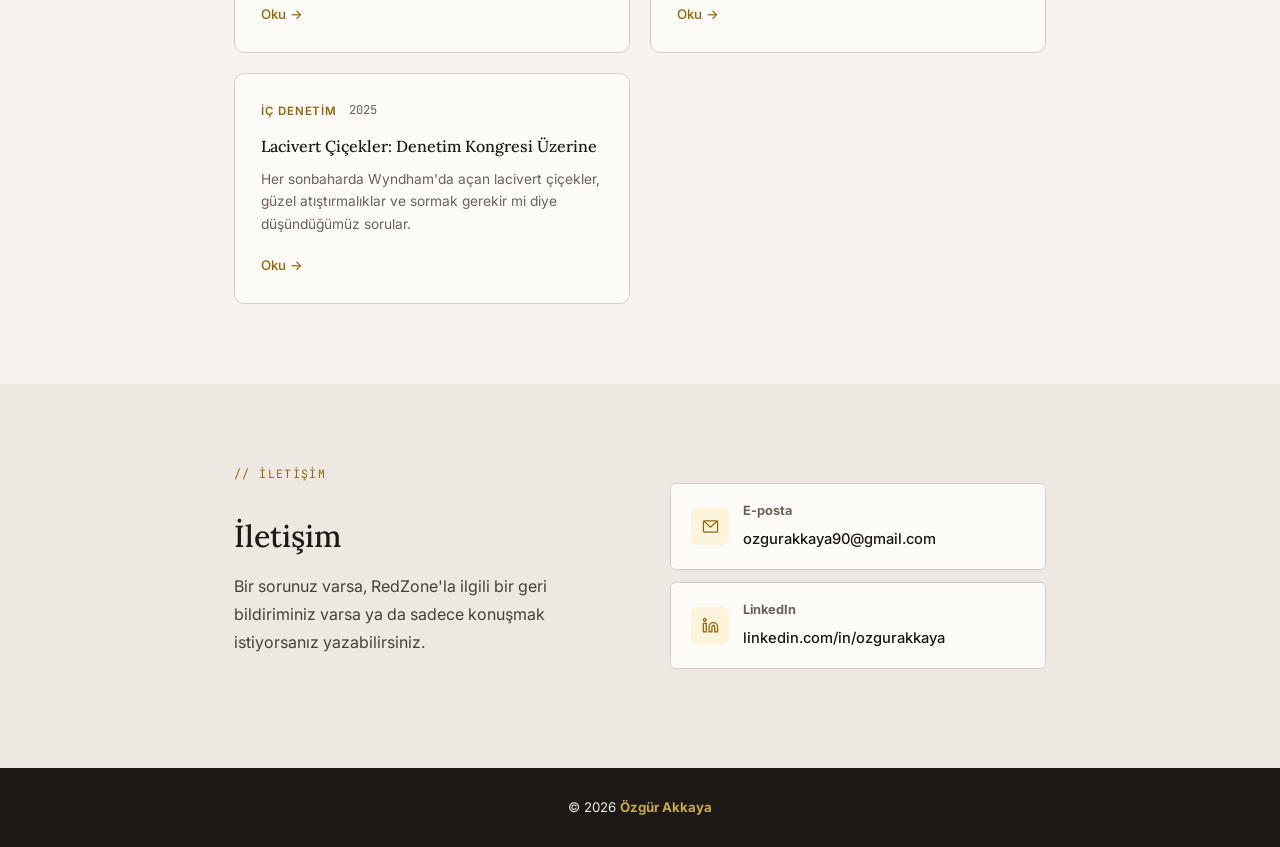
==== commit 0a4e666f: "Add TeklifGönder and improve portfolio navigation and accessibility" ====
--- a/index.html
+++ b/index.html
@@ -5,17 +5,25 @@
   <meta name="viewport" content="width=device-width, initial-scale=1.0" />
   <title>Özgür Akkaya, CPA — İç Denetim & Risk Yönetimi</title>
   <meta name="description" content="Özgür Akkaya, CPA — İç Denetim Müdürü. Risk yönetimi, uyum ve veri analitiği alanında uzman." />
+  <link rel="canonical" href="https://www.ozgurakkaya.net/" />
+  <meta property="og:type" content="website" />
+  <meta property="og:locale" content="tr_TR" />
+  <meta property="og:title" content="Özgür Akkaya — Yazılar ve Projeler" />
+  <meta property="og:description" content="İç denetim, çalışma hayatı ve yapay zeka üzerine yazılar; TeklifGönder, RedZone ve Buck projeleri." />
+  <meta property="og:url" content="https://www.ozgurakkaya.net/" />
+  <meta name="twitter:card" content="summary" />
   <link rel="stylesheet" href="css/style.css" />
 </head>
-<body>
+<body class="home-page">
+<a href="#main-content" class="skip-link">İçeriğe geç</a>
 
 <!-- ===== NAV ===== -->
-<nav>
+<nav aria-label="Ana gezinme">
   <div class="nav-inner">
     <a href="index.html" class="nav-logo">Özgür<span>.</span></a>
-    <div class="hamburger" id="hamburger" aria-label="Menü">
+    <button type="button" class="hamburger" id="hamburger" aria-label="Menüyü aç" aria-expanded="false" aria-controls="navLinks">
       <span></span><span></span><span></span>
-    </div>
+    </button>
     <ul class="nav-links" id="navLinks">
       <li><a href="#about">Hakkımda</a></li>
       <li><a href="#projects">Projeler</a></li>
@@ -25,6 +33,7 @@
   </div>
 </nav>
 
+<main id="main-content" tabindex="-1">
 <!-- ===== HERO ===== -->
 <section class="hero">
   <div class="container">
@@ -37,6 +46,7 @@
     </p>
 
     <div class="hero-actions">
+      <a href="#projects" class="btn btn-primary">Projeleri gör</a>
       <a href="#about" class="btn btn-outline">
         Devamını oku
       </a>
@@ -159,6 +169,32 @@
       </div>
     </div>
 
+    <article class="project-card teklif-card" aria-labelledby="teklifgonder-title">
+      <div class="teklif-card-visual" aria-hidden="true">
+        <svg viewBox="0 0 88 104" fill="none">
+          <path d="M18 8h34l18 18v70H18z" stroke="currentColor" stroke-width="2" stroke-linejoin="round" />
+          <path d="M52 8v18h18M30 42h28M30 53h28M30 64h16" stroke="currentColor" stroke-width="2" stroke-linecap="round" stroke-linejoin="round" />
+          <path d="M48 80h24m-8-8 8 8-8 8" stroke="currentColor" stroke-width="2" stroke-linecap="round" stroke-linejoin="round" />
+        </svg>
+        <span>TeklifGönder</span>
+      </div>
+      <div class="project-info">
+        <h3 id="teklifgonder-title">TeklifGönder</h3>
+        <p>
+          İşletmeler için online teklif hazırlama ve takip aracı.
+          Ürün, fiyat ve koşulları bir araya getirip teklifi PDF veya
+          bağlantı olarak paylaşın; müşterinin görüntülemesini ve yanıtını takip edin.
+        </p>
+        <div class="project-tags">
+          <span class="tag">Teklif Yönetimi</span>
+          <span class="tag">Web Uygulaması</span>
+        </div>
+        <div class="project-links">
+          <a href="https://teklifgonder.net" class="project-link">TeklifGönder’i incele →</a>
+        </div>
+      </div>
+    </article>
+
     <div class="project-card featured">
       <div class="project-visual">
         <div class="rz-logo">Red<span>/</span>Zone</div>
@@ -218,7 +254,7 @@
     </div>
 
     <div class="blog-grid">
-      <a href="blog.html" class="blog-card">
+      <a href="yazi/yapay-zeka-bana-ne-yapti.html" class="blog-card">
         <div class="blog-meta">
           <span class="blog-cat">Yapay Zeka</span>
           <span class="blog-date">2025</span>
@@ -228,7 +264,7 @@
         <span class="read-more">Oku →</span>
       </a>
 
-      <a href="blog.html" class="blog-card">
+      <a href="yazi/tiriskadan-isler-uzerine.html" class="blog-card">
         <div class="blog-meta">
           <span class="blog-cat">İş Dünyası</span>
           <span class="blog-date">2025</span>
@@ -238,7 +274,7 @@
         <span class="read-more">Oku →</span>
       </a>
 
-      <a href="blog.html" class="blog-card">
+      <a href="yazi/ic-denetim-kongresi.html" class="blog-card">
         <div class="blog-meta">
           <span class="blog-cat">İç Denetim</span>
           <span class="blog-date">2025</span>
@@ -296,48 +332,14 @@
   </div>
 </section>
 
+</main>
+
 <!-- ===== FOOTER ===== -->
 <footer>
   <div class="container">
     <p>© 2026 <strong>Özgür Akkaya</strong></p>
   </div>
 </footer>
-
-<!-- ===== ADMIN PANEL ===== -->
-<div class="admin-panel" id="adminPanel">
-  <div class="admin-header">
-    <span class="admin-title">// yönetici</span>
-    <button class="admin-close" id="adminClose">✕</button>
-  </div>
-  <div class="admin-modules">
-    <label class="admin-module">
-      <span>Hero</span>
-      <input type="checkbox" data-module="hero">
-      <span class="toggle-track"><span class="toggle-thumb"></span></span>
-    </label>
-    <label class="admin-module">
-      <span>Hakkımda</span>
-      <input type="checkbox" data-module="about">
-      <span class="toggle-track"><span class="toggle-thumb"></span></span>
-    </label>
-    <label class="admin-module">
-      <span>RedZone</span>
-      <input type="checkbox" data-module="projects">
-      <span class="toggle-track"><span class="toggle-thumb"></span></span>
-    </label>
-    <label class="admin-module">
-      <span>Blog Yazıları</span>
-      <input type="checkbox" data-module="blog">
-      <span class="toggle-track"><span class="toggle-thumb"></span></span>
-    </label>
-    <label class="admin-module">
-      <span>İletişim</span>
-      <input type="checkbox" data-module="contact">
-      <span class="toggle-track"><span class="toggle-thumb"></span></span>
-    </label>
-  </div>
-  <div class="admin-hint">Ctrl + Shift + A</div>
-</div>
 
 <script src="js/main.js"></script>
 </body>
--- a/css/style.css
+++ b/css/style.css
@@ -12,7 +12,7 @@
   /* Ana palet */
   --ink:         #1C1917;        /* koyu mürekkep — ana metin */
   --ink-mid:     #44403C;        /* orta mürekkep — ikincil metin */
-  --ink-light:   #78716C;        /* açık mürekkep — yardımcı metin */
+  --ink-light:   #6B625B;        /* açık mürekkep — yardımcı metin */
 
   --amber:       #92670A;        /* amber — vurgu */
   --amber-dark:  #6D4C07;        /* koyu amber — hover */
@@ -50,6 +50,23 @@
 img { max-width: 100%; display: block; }
 ul { list-style: none; }
 
+:focus-visible { outline: 2px solid var(--amber); outline-offset: 5px; }
+main:focus { outline: none; }
+section[id] { scroll-margin-top: 80px; }
+
+.skip-link {
+  position: fixed;
+  top: 8px;
+  left: 16px;
+  z-index: 200;
+  padding: 8px 16px;
+  border-radius: var(--radius);
+  background: var(--ink);
+  color: var(--parchment);
+  transform: translateY(-160%);
+}
+.skip-link:focus { transform: translateY(0); }
+
 /* === TYPOGRAPHY === */
 h1 { font-family: var(--serif); font-size: clamp(2rem, 5vw, 3rem); font-weight: 600; line-height: 1.2; }
 h2 { font-family: var(--serif); font-size: clamp(1.35rem, 3vw, 1.9rem); font-weight: 500; line-height: 1.3; }
@@ -67,6 +84,8 @@
 
 section { padding: 80px 0; }
 section:nth-child(even) { background: var(--cream-dark); }
+.home-page main > section { background: var(--cream); }
+.home-page .hero, .home-page #projects, .home-page #contact { background: var(--cream-dark); }
 
 /* === NAV === */
 nav {
@@ -249,6 +268,26 @@
   transform: translateY(-2px);
 }
 
+.project-card + .project-card { margin-top: 24px; }
+
+.teklif-card {
+  display: grid;
+  grid-template-columns: 190px 1fr;
+}
+.teklif-card-visual {
+  display: flex;
+  flex-direction: column;
+  align-items: center;
+  justify-content: center;
+  gap: 18px;
+  padding: 32px 24px;
+  background: var(--amber-light);
+  color: var(--amber-dark);
+  border-right: 1px solid var(--border);
+}
+.teklif-card-visual svg { width: 72px; height: 86px; }
+.teklif-card-visual span { font-family: var(--serif); font-size: 1.05rem; font-weight: 600; }
+
 /* Featured card */
 .project-card.featured {
   display: grid;
@@ -417,6 +456,8 @@
 }
 
 .contact-icon svg { width: 17px; height: 17px; stroke: var(--amber); fill: none; }
+
+.contact-item-text { min-width: 0; overflow-wrap: anywhere; }
 
 .contact-item-text strong { display: block; font-size: 0.8rem; color: var(--ink-light); margin-bottom: 2px; }
 .contact-item-text span   { font-size: 0.92rem; font-weight: 500; color: var(--ink); }
@@ -430,6 +471,7 @@
   font-size: 0.83rem;
 }
 
+footer p { color: var(--cream-dark); }
 footer strong { color: #C9A84C; }
 
 /* === BLOG PAGE === */
@@ -457,6 +499,25 @@
   font-size: 0.76rem;
   color: var(--ink-light);
   padding-top: 4px;
+}
+
+.filter-btn {
+  min-height: 44px;
+  padding: 8px 18px;
+  border: 1.5px solid var(--border);
+  border-radius: 100px;
+  background: transparent;
+  font-family: var(--font);
+  font-size: 0.85rem;
+  font-weight: 500;
+  cursor: pointer;
+  color: var(--ink-mid);
+  transition: color var(--transition), background var(--transition), border-color var(--transition);
+}
+.filter-btn:hover, .filter-btn.active {
+  background: var(--amber);
+  border-color: var(--amber);
+  color: var(--parchment);
 }
 
 /* === BLOG ARTICLE PAGE === */
@@ -662,7 +723,13 @@
   flex-direction: column;
   gap: 5px;
   cursor: pointer;
-  padding: 4px;
+  width: 44px;
+  height: 44px;
+  padding: 0;
+  align-items: center;
+  justify-content: center;
+  background: transparent;
+  border: 0;
 }
 
 .hamburger span {
@@ -676,7 +743,7 @@
 /* === GALERİ === */
 .gallery-grid {
   display: grid;
-  grid-template-columns: repeat(auto-fill, minmax(320px, 1fr));
+  grid-template-columns: repeat(auto-fill, minmax(min(320px, 100%), 1fr));
   gap: 20px;
 }
 
@@ -747,16 +814,40 @@
     flex-direction: column;
     padding: 20px 24px;
     border-bottom: 1px solid var(--border);
-    gap: 20px;
+    gap: 8px;
   }
 
+  .nav-links a { display: block; padding: 8px 16px; }
   .nav-links.open { display: flex; }
 
   .about-grid,
   .contact-wrapper { grid-template-columns: 1fr; gap: 40px; }
 
-  .project-card.featured { grid-template-columns: 1fr; }
+  .project-card.featured, .teklif-card { grid-template-columns: 1fr; }
+  .teklif-card-visual {
+    flex-direction: row;
+    gap: 16px;
+    padding: 24px;
+    border-right: 0;
+    border-bottom: 1px solid var(--border);
+  }
+  .teklif-card-visual svg { width: 42px; height: 50px; }
   .project-card.featured .project-visual { min-height: 160px; }
 
   .blog-post-item { grid-template-columns: 1fr; gap: 8px; }
 }
+
+@media (max-width: 400px) {
+  .project-info { padding: 24px; }
+  .timeline-item { gap: 12px; }
+  .timeline-year { min-width: 76px; }
+  .section-header { gap: 16px; align-items: center; }
+}
+
+@media (prefers-reduced-motion: reduce) {
+  html { scroll-behavior: auto; }
+  *, *::before, *::after {
+    animation: none !important;
+    transition: none !important;
+  }
+}
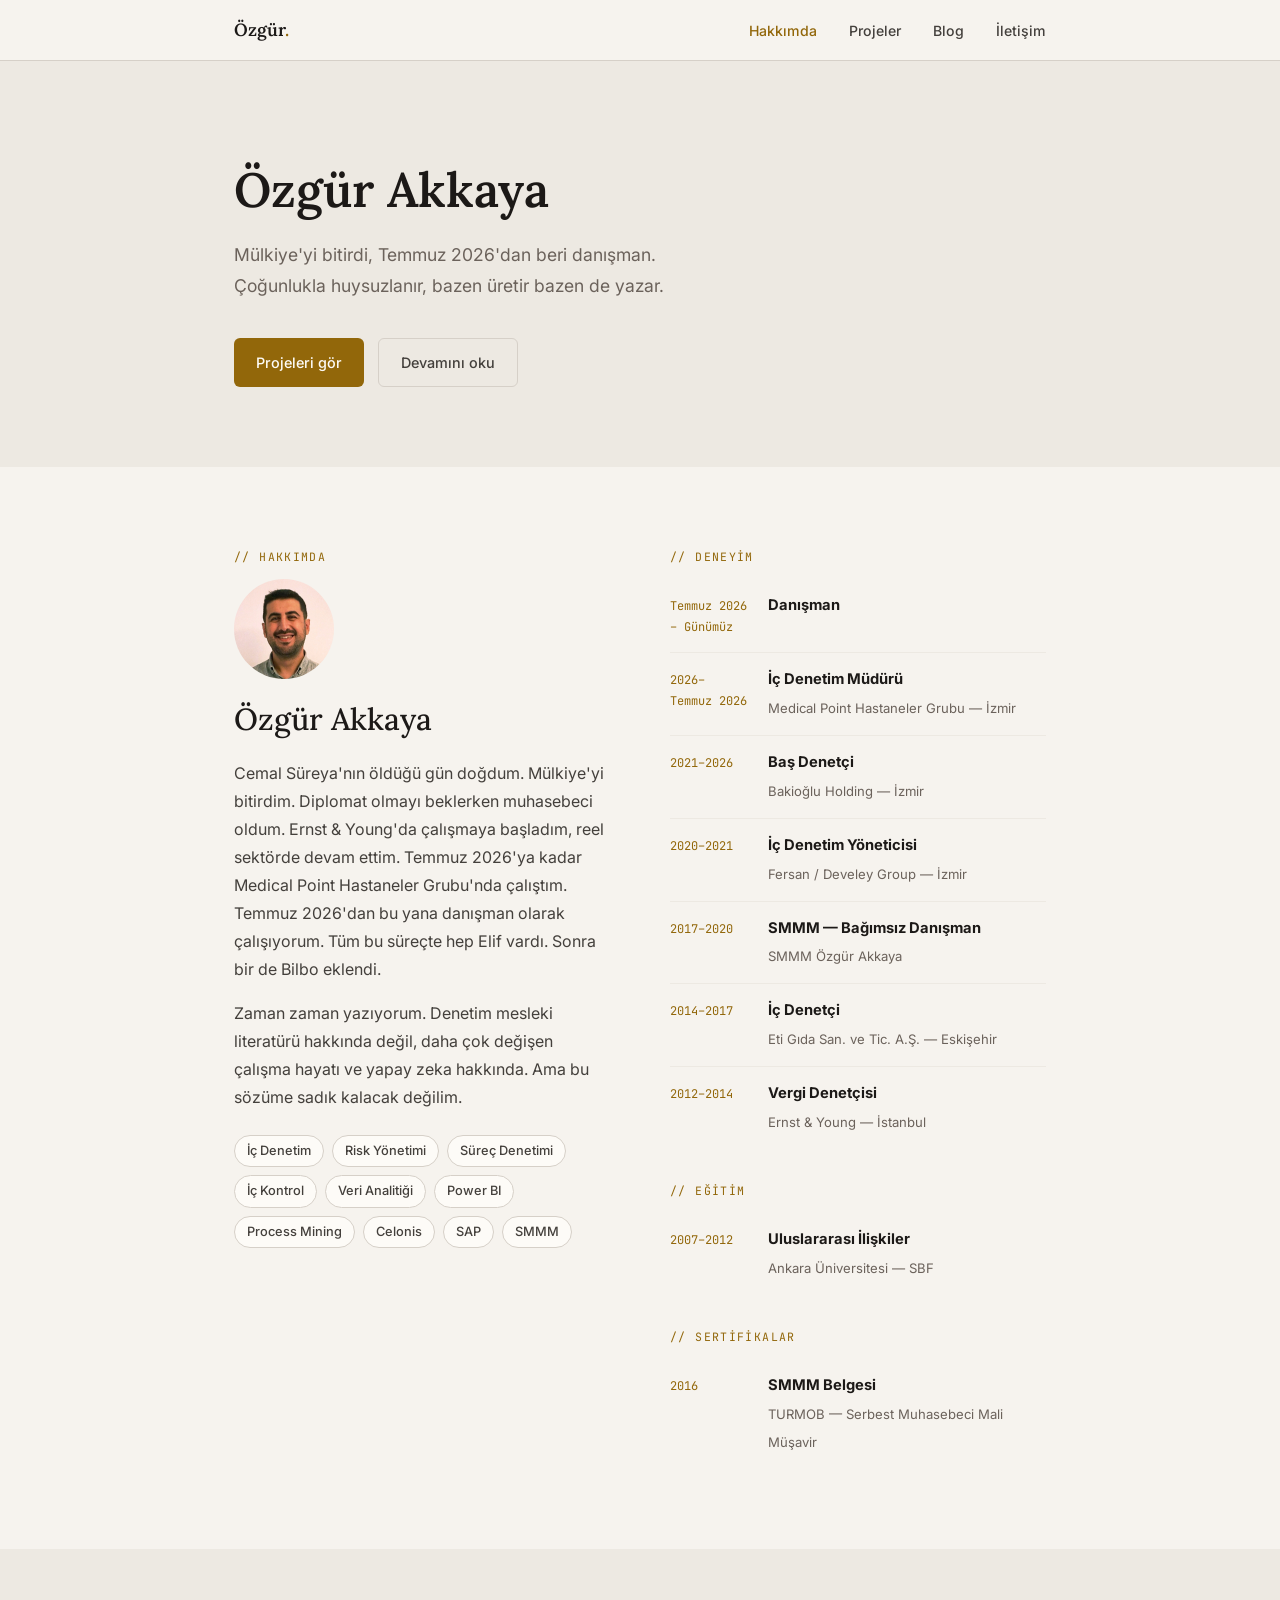
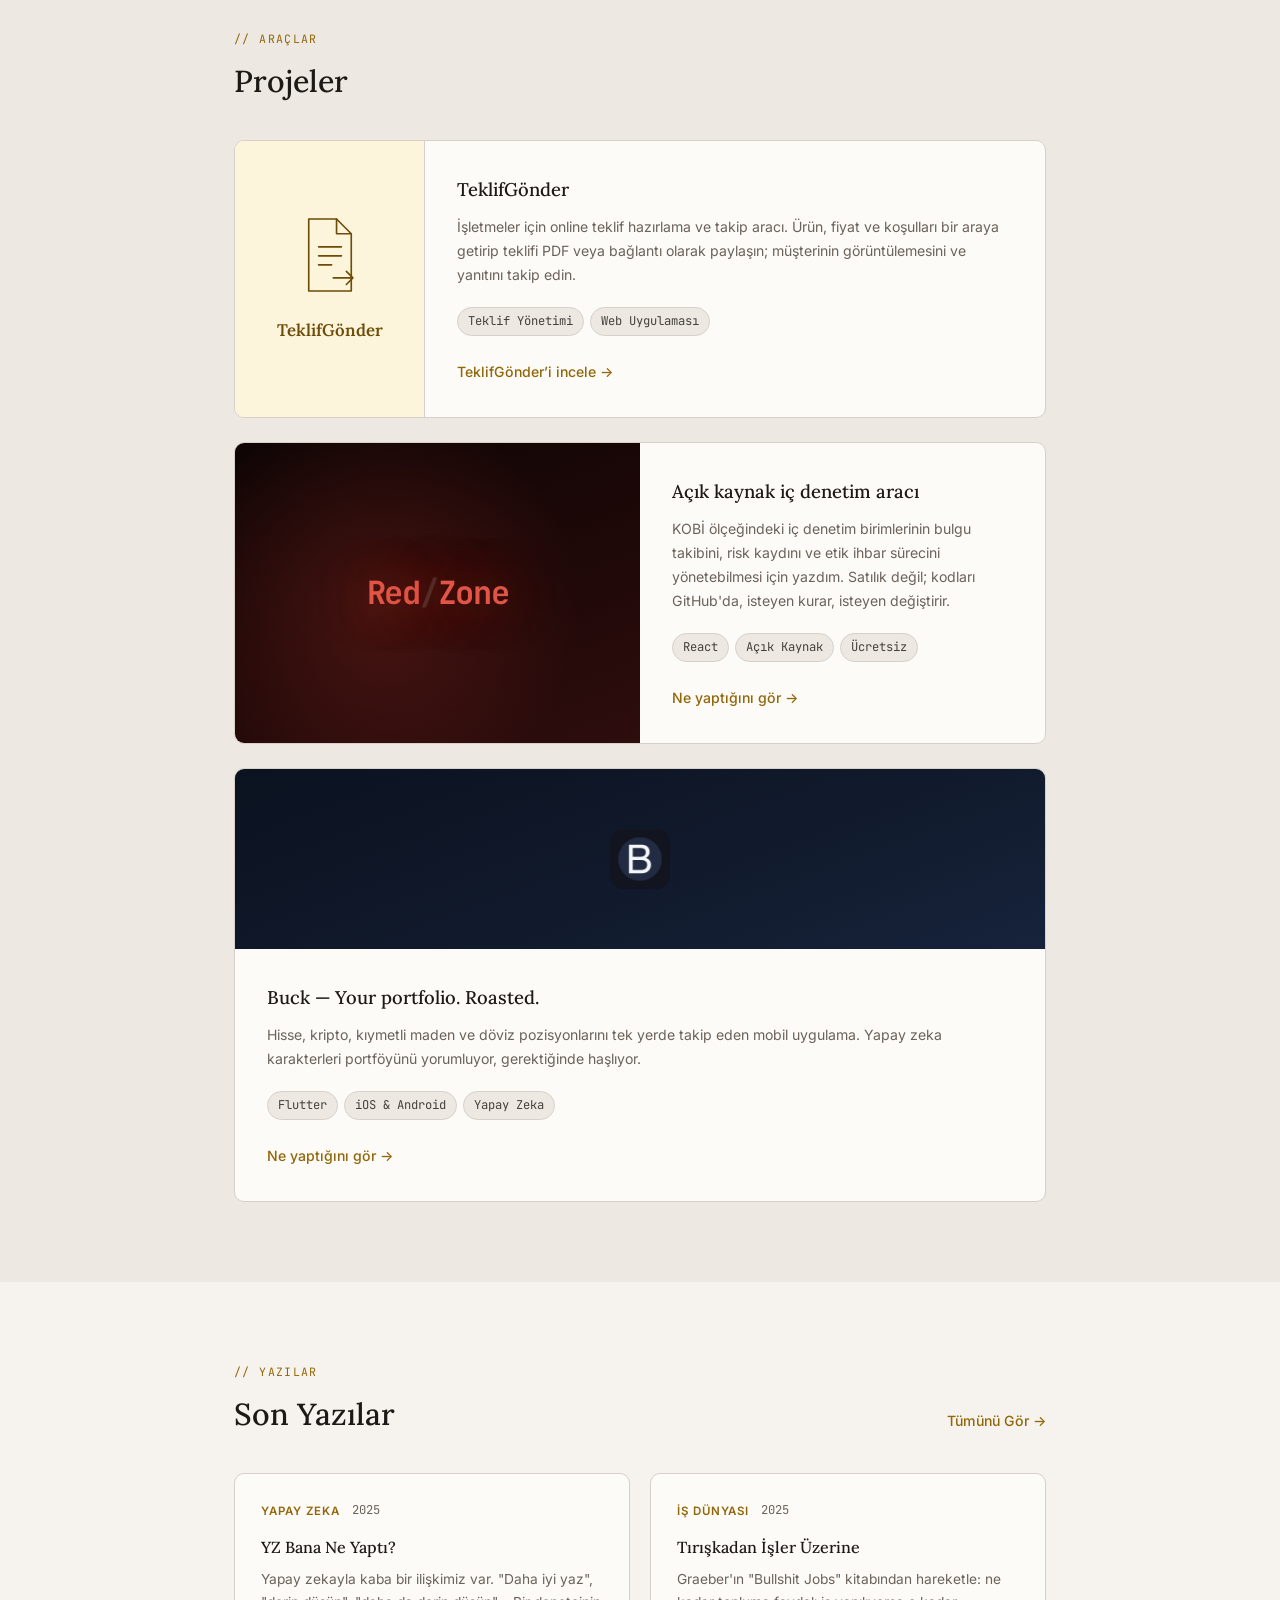
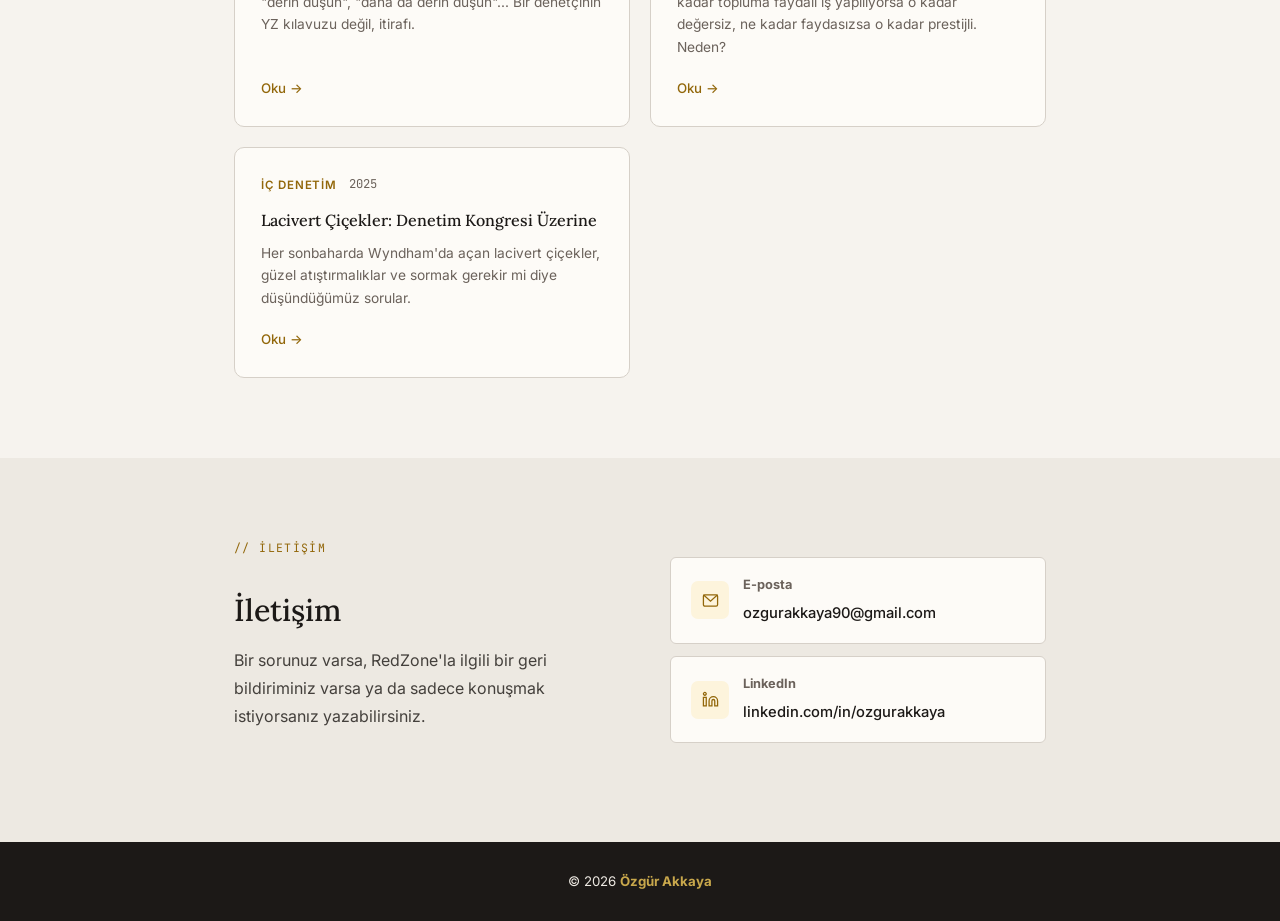
==== commit fe2affbd: "Update current consultancy role and Medical Point end date" ====
--- a/index.html
+++ b/index.html
@@ -4,7 +4,7 @@
   <meta charset="UTF-8" />
   <meta name="viewport" content="width=device-width, initial-scale=1.0" />
   <title>Özgür Akkaya, CPA — İç Denetim & Risk Yönetimi</title>
-  <meta name="description" content="Özgür Akkaya, CPA — İç Denetim Müdürü. Risk yönetimi, uyum ve veri analitiği alanında uzman." />
+  <meta name="description" content="Özgür Akkaya, CPA — Danışman. İç denetim, risk yönetimi ve veri analitiği alanındaki deneyimi, yazıları ve projeleri." />
   <link rel="canonical" href="https://www.ozgurakkaya.net/" />
   <meta property="og:type" content="website" />
   <meta property="og:locale" content="tr_TR" />
@@ -42,7 +42,7 @@
     </h1>
 
     <p class="hero-sub">
-      Mülkiye'yi bitirdi, İzmir'de iç denetçi. Çoğunlukla huysuzlanır, bazen üretir bazen de yazar.
+      Mülkiye'yi bitirdi, Temmuz 2026'dan beri danışman. Çoğunlukla huysuzlanır, bazen üretir bazen de yazar.
     </p>
 
     <div class="hero-actions">
@@ -65,7 +65,8 @@
         <p>
           Cemal Süreya'nın öldüğü gün doğdum. Mülkiye'yi bitirdim. Diplomat olmayı beklerken
           muhasebeci oldum. Ernst &amp; Young'da çalışmaya başladım, reel sektörde devam ettim.
-          Şu an Medical Point Hastaneler Grubu'nda çalışıyorum. Tüm bu süreçte hep Elif vardı.
+          Temmuz 2026'ya kadar Medical Point Hastaneler Grubu'nda çalıştım.
+          Temmuz 2026'dan bu yana danışman olarak çalışıyorum. Tüm bu süreçte hep Elif vardı.
           Sonra bir de Bilbo eklendi.
         </p>
         <p style="margin-top:16px;">
@@ -90,7 +91,13 @@
         <p class="section-label">// deneyim</p>
         <div class="timeline">
           <div class="timeline-item">
-            <span class="timeline-year">2026 →</span>
+            <span class="timeline-year"><time datetime="2026-07">Temmuz 2026</time><br>– Günümüz</span>
+            <div class="timeline-content">
+              <strong>Danışman</strong>
+            </div>
+          </div>
+          <div class="timeline-item">
+            <span class="timeline-year"><time datetime="2026">2026</time>–<br><time datetime="2026-07">Temmuz 2026</time></span>
             <div class="timeline-content">
               <strong>İç Denetim Müdürü</strong>
               <span>Medical Point Hastaneler Grubu — İzmir</span>
